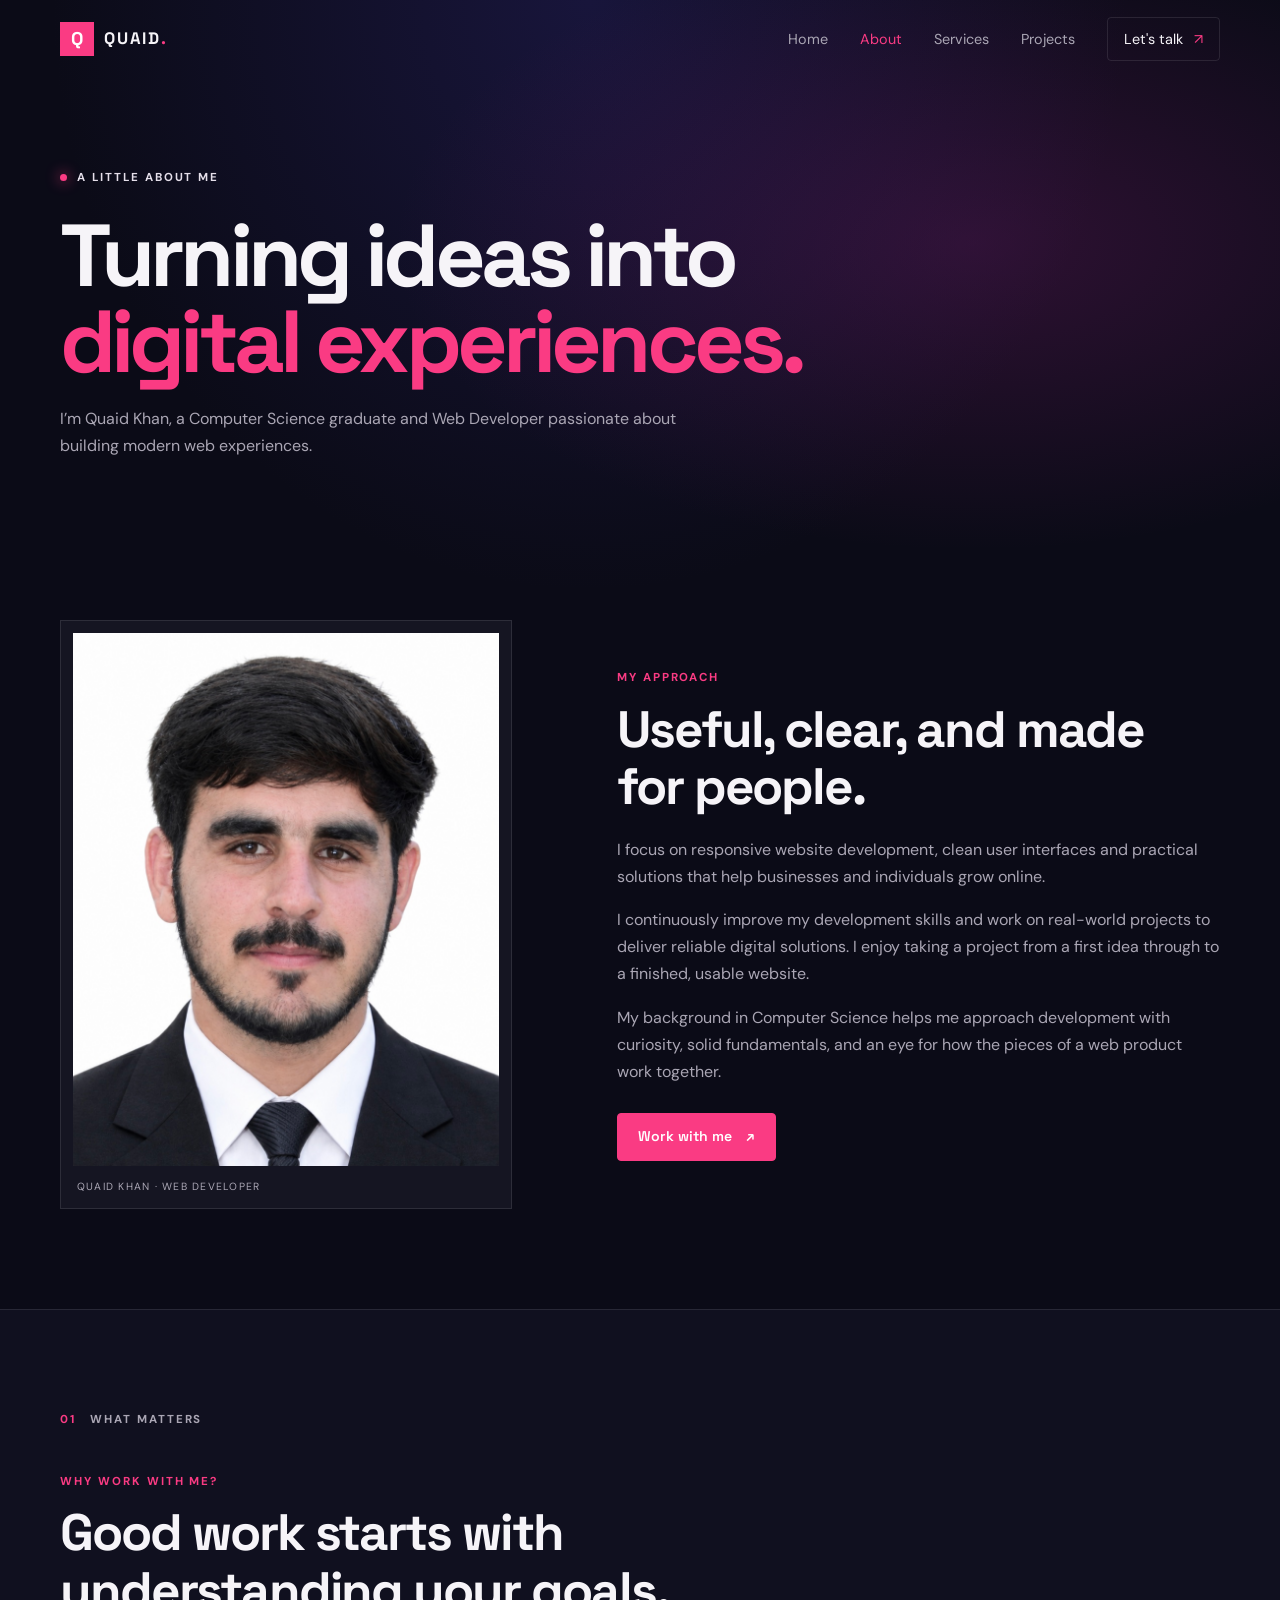
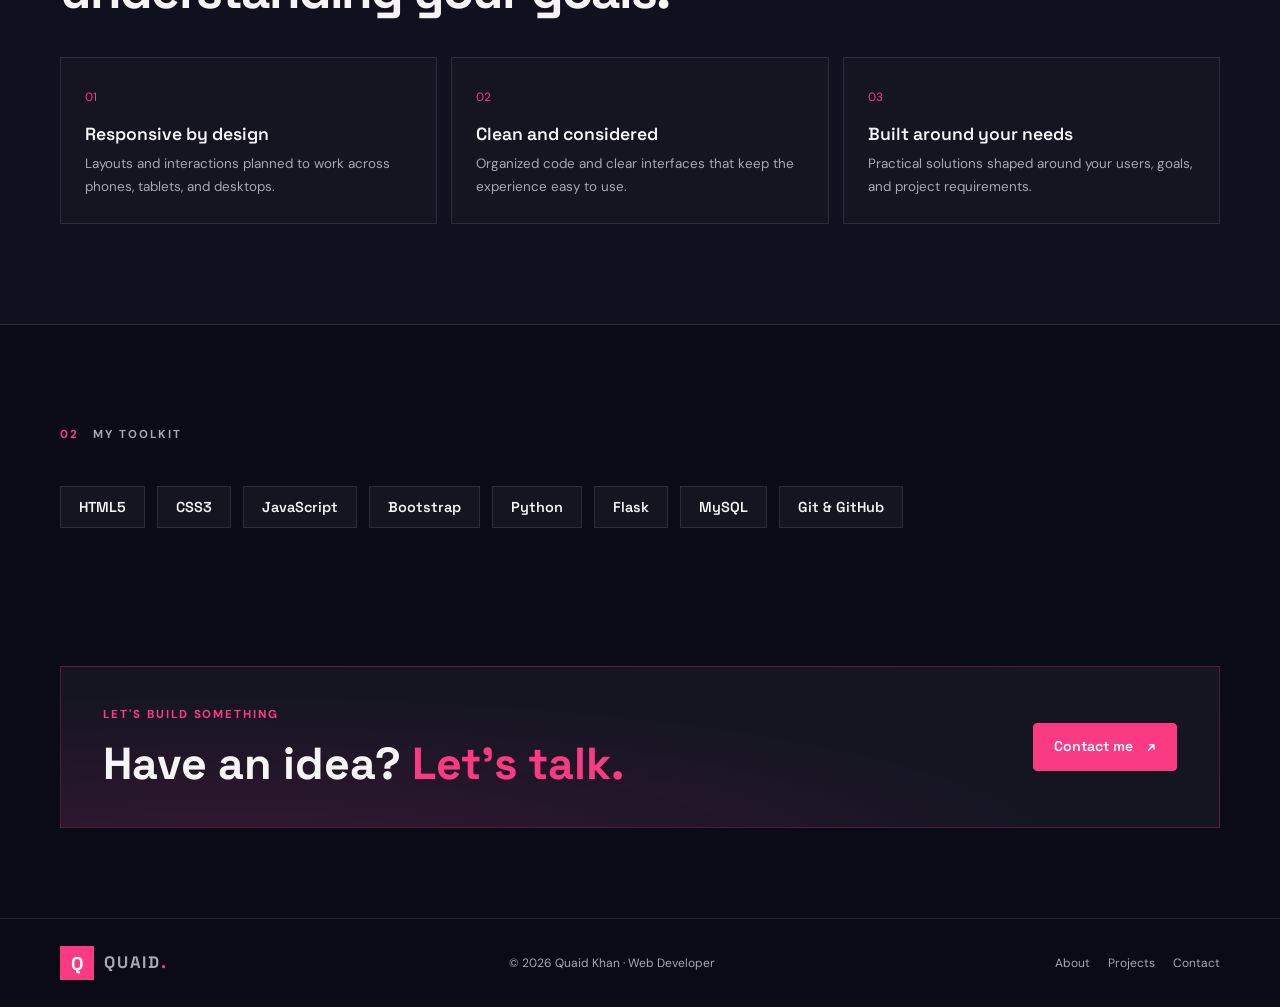
==== about.html @ 9184258d "Convert portfolio into a responsive five-page website" ====
<!doctype html>
<html lang="en" data-theme="dark">
<head>
  <meta charset="UTF-8"><meta name="viewport" content="width=device-width, initial-scale=1">
  <title>About Quaid Khan | Web Developer</title><meta name="description" content="Learn about Quaid Khan, a Computer Science graduate and web developer focused on modern, responsive digital experiences.">
  <meta name="theme-color" content="#0b0b17"><link rel="icon" href="favicon.svg" type="image/svg+xml">
  <link rel="preconnect" href="https://fonts.googleapis.com"><link rel="preconnect" href="https://fonts.gstatic.com" crossorigin><link href="https://fonts.googleapis.com/css2?family=DM+Sans:wght@400;500;600;700&family=Space+Grotesk:wght@500;600;700&display=swap" rel="stylesheet"><link rel="stylesheet" href="css/style.css"><script src="js/script.js" defer></script>
</head>
<body><a class="skip" href="#main">Skip to content</a>
  <header class="nav-wrap" id="hdr"><nav class="nav wrap" aria-label="Primary navigation"><a class="brand" href="index.html" aria-label="Quaid Khan home"><span class="brand-mark">Q</span><span>QUAID<span class="brand-dot">.</span></span></a><button class="icon-btn burger" id="burger" type="button" aria-expanded="false" aria-controls="menu" aria-label="Open menu">☰</button><div class="links" id="menu"><a href="index.html">Home</a><a href="about.html" aria-current="page">About</a><a href="services.html">Services</a><a href="portfolio.html">Projects</a><a class="nav-contact" href="contact.html">Let's talk <span aria-hidden="true">↗</span></a></div></nav></header>
  <main id="main"><section class="page-hero wrap"><p class="eyebrow rv"><span class="live"></span> A LITTLE ABOUT ME</p><h1 class="rv">Turning ideas into<br><span class="accent">digital experiences.</span></h1><p class="lede rv">I’m Quaid Khan, a Computer Science graduate and Web Developer passionate about building modern web experiences.</p></section>
    <section class="sec wrap about-page-grid"><div class="about-portrait rv"><img src="IMG_20260913_062808.JPG" alt="Quaid Khan, web developer" loading="lazy"><span>QUAID KHAN · WEB DEVELOPER</span></div><div class="about-page-copy rv"><p class="kicker">My approach</p><h2>Useful, clear, and made for people.</h2><p>I focus on responsive website development, clean user interfaces and practical solutions that help businesses and individuals grow online.</p><p>I continuously improve my development skills and work on real-world projects to deliver reliable digital solutions. I enjoy taking a project from a first idea through to a finished, usable website.</p><p>My background in Computer Science helps me approach development with curiosity, solid fundamentals, and an eye for how the pieces of a web product work together.</p><a class="btn primary" href="contact.html">Work with me <span aria-hidden="true">↗</span></a></div></section>
    <section class="sec services-section"><div class="wrap"><div class="section-label rv"><span>01</span> WHAT MATTERS</div><div class="section-heading rv"><div><p class="kicker">Why work with me?</p><h2>Good work starts with<br>understanding your goals.</h2></div></div><div class="values-grid"><article class="value-card rv"><span>01</span><h3>Responsive by design</h3><p>Layouts and interactions planned to work across phones, tablets, and desktops.</p></article><article class="value-card rv"><span>02</span><h3>Clean and considered</h3><p>Organized code and clear interfaces that keep the experience easy to use.</p></article><article class="value-card rv"><span>03</span><h3>Built around your needs</h3><p>Practical solutions shaped around your users, goals, and project requirements.</p></article></div></div></section>
    <section class="sec wrap"><div class="section-label rv"><span>02</span> MY TOOLKIT</div><div class="skills-cloud rv"><span>HTML5</span><span>CSS3</span><span>JavaScript</span><span>Bootstrap</span><span>Python</span><span>Flask</span><span>MySQL</span><span>Git &amp; GitHub</span></div></section>
    <section class="home-cta"><div class="wrap home-cta-inner rv"><div><p class="kicker">LET'S BUILD SOMETHING</p><h2>Have an idea? <span class="accent">Let's talk.</span></h2></div><a class="btn primary" href="contact.html">Contact me <span aria-hidden="true">↗</span></a></div></section>
  </main><footer class="foot"><div class="wrap foot-inner"><a class="brand" href="index.html"><span class="brand-mark">Q</span><span>QUAID<span class="brand-dot">.</span></span></a><span>© 2026 Quaid Khan · Web Developer</span><div class="foot-links"><a href="about.html">About</a><a href="portfolio.html">Projects</a><a href="contact.html">Contact</a></div></div></footer>
</body></html>
---- css/style.css ----
:root{color-scheme:dark;--bg:#0b0b17;--bg2:#10101f;--panel:#151522;--line:rgba(255,255,255,.1);--text:#f6f4f8;--mute:#aaa6b4;--pink:#fa3b83;--purple:#9d4edd;--max:1160px}
[data-theme=light]{color-scheme:light;--bg:#faf8fc;--bg2:#f1edf6;--panel:#fff;--line:rgba(25,15,40,.12);--text:#1b1422;--mute:#655c6d;--pink:#d8266c;--purple:#7e3fc1}
*{box-sizing:border-box}html{scroll-behavior:smooth;scroll-padding-top:82px}body{margin:0;background:var(--bg);color:var(--text);font:400 16px/1.7 "DM Sans",system-ui,sans-serif;-webkit-font-smoothing:antialiased;overflow-x:hidden}body::before{content:"";position:absolute;z-index:-1;inset:0 0 auto;height:760px;background:radial-gradient(ellipse at 76% 32%,rgba(115,28,105,.34),transparent 42%),radial-gradient(ellipse at 46% 0,rgba(42,35,109,.42),transparent 55%);pointer-events:none}h1,h2,h3,.brand,.btn{font-family:"Space Grotesk",sans-serif}a{color:inherit;text-decoration:none}img{display:block;max-width:100%}:focus-visible{outline:2px solid var(--pink);outline-offset:4px}.wrap{width:min(var(--max),calc(100% - 44px));margin-inline:auto}.skip{position:absolute;left:-9999px;top:1rem;background:var(--pink);color:#fff;padding:.6rem 1rem;z-index:100}.skip:focus{left:1rem}.accent{color:var(--pink)}.muted{color:var(--mute)}
.nav-wrap{position:sticky;top:0;z-index:50;transition:.25s}.nav-wrap.scrolled{background:color-mix(in srgb,var(--bg) 88%,transparent);backdrop-filter:blur(16px);border-bottom:1px solid var(--line)}.nav{height:78px;display:flex;align-items:center;justify-content:space-between}.brand{display:flex;align-items:center;gap:10px;font-weight:700;letter-spacing:.11em;font-size:1.04rem}.brand-mark{display:grid;place-items:center;width:34px;height:34px;color:#fff;background:var(--pink);font-size:1.15rem;letter-spacing:0}.brand-dot{color:var(--pink)}.links{display:flex;align-items:center;gap:32px;color:var(--mute);font-size:.9rem}.links a{transition:color .2s}.links a:hover,.links a[aria-current=page],.text-link:hover{color:var(--pink)}.links .nav-contact{border:1px solid var(--line);padding:9px 16px;border-radius:4px;color:var(--text)}.nav-contact span{color:var(--pink);margin-left:7px}.icon-btn{display:none}
.hero{min-height:640px;display:grid;grid-template-columns:1fr .95fr;align-items:center;gap:48px;padding-top:50px;padding-bottom:72px}.hero-copy{position:relative;z-index:2}.eyebrow,.kicker,.section-label{font-size:.72rem;font-weight:700;letter-spacing:.17em}.eyebrow{display:flex;align-items:center;gap:10px;color:#e5dfea;margin:0 0 25px}.live{width:7px;height:7px;border-radius:50%;background:var(--pink);box-shadow:0 0 14px var(--pink)}h1{font-size:clamp(3.2rem,7vw,5.7rem);line-height:.98;letter-spacing:-.055em;margin:0 0 21px}.hero-statement{font:600 clamp(1.35rem,2.4vw,1.8rem)/1.3 "Space Grotesk",sans-serif;max-width:540px;margin:0 0 15px}.lede{color:var(--mute);max-width:600px;font-size:1rem;margin:0 0 26px}.cta{display:flex;flex-wrap:wrap;gap:12px}.btn{display:inline-flex;align-items:center;justify-content:center;gap:14px;min-height:48px;padding:11px 20px;font-size:.88rem;font-weight:600;border:1px solid var(--line);border-radius:4px;transition:transform .2s,border-color .2s,background .2s;cursor:pointer}.btn:hover{transform:translateY(-3px);border-color:var(--pink)}.btn.primary{border-color:var(--pink);background:var(--pink);color:#fff}.btn.primary:hover{background:#e72d75}.btn.ghost{background:rgba(255,255,255,.025)}.hero-meta{display:flex;align-items:center;gap:12px;margin-top:35px;color:var(--mute);font-size:.76rem}.meta-line{height:1px;width:28px;background:var(--pink)}
.hero-art{position:relative;min-height:450px;display:grid;place-items:center}.portrait-frame{position:relative;z-index:1;width:min(360px,75vw);height:420px;overflow:hidden;border-radius:48% 48% 8px 8px;border:1px solid rgba(255,255,255,.2);background:linear-gradient(145deg,#502357,#202342);box-shadow:0 25px 90px rgba(0,0,0,.4)}.portrait-frame::after{content:"";position:absolute;inset:50% 0 0;background:linear-gradient(transparent,rgba(14,9,23,.32));pointer-events:none}.portrait-frame img{width:100%;height:100%;object-fit:cover;object-position:center 25%}.orbit{position:absolute;width:420px;height:420px;border:1px solid rgba(250,59,131,.22);border-radius:50%}.orbit-one{transform:rotate(-25deg) scaleX(.9)}.orbit-two{width:490px;height:330px;transform:rotate(27deg);border-color:rgba(157,78,221,.22)}.code-card,.stack-card{position:absolute;z-index:2;padding:14px 17px;border:1px solid var(--line);background:color-mix(in srgb,var(--panel) 90%,transparent);backdrop-filter:blur(12px);box-shadow:0 12px 32px rgba(0,0,0,.2);font-size:.74rem;line-height:1.45}.code-card{left:0;bottom:80px;display:flex;align-items:flex-start;gap:11px}.code-card strong{font-size:.83rem}.code-dot{color:var(--pink);font-size:1.2rem}.stack-card{right:0;top:65px;display:grid;gap:6px}.stack-card span{font-size:.57rem;letter-spacing:.15em;color:var(--mute)}.stack-card strong{font-size:.8rem}
.trust-bar{border-block:1px solid var(--line);background:rgba(255,255,255,.018)}.trust-inner{min-height:78px;display:flex;align-items:center;justify-content:space-between;gap:18px}.trust-inner>span{font-size:.64rem;letter-spacing:.13em;color:var(--mute)}.trust-inner b{font:600 .94rem "Space Grotesk",sans-serif;color:color-mix(in srgb,var(--text) 78%,transparent)}
.sec{padding:100px 0}.section-label{display:flex;align-items:center;gap:14px;color:var(--mute);margin-bottom:42px}.section-label span{color:var(--pink)}.kicker{color:var(--pink);text-transform:uppercase;margin:0 0 13px}.home-intro-content{display:grid;grid-template-columns:1fr .8fr;gap:10%;padding-left:12%}.home-intro h2,.about-page-copy h2,.section-heading h2,.contact-details h2{font-size:clamp(2rem,4vw,3.3rem);line-height:1.12;letter-spacing:-.04em;margin:0}.home-intro-content>div:last-child p{color:var(--mute)}.text-link{display:inline-flex;gap:10px;align-items:center;margin-top:14px;font-size:.86rem;font-weight:700;transition:color .2s}.text-link span{color:var(--pink)}
.services-section,.skills-section{background:var(--bg2);border-block:1px solid var(--line)}.section-heading{display:flex;justify-content:space-between;align-items:end;gap:32px;margin-bottom:38px}.section-heading>p{max-width:370px;color:var(--mute);margin:0 0 4px}.services-grid{display:grid;grid-template-columns:repeat(3,1fr);gap:14px}.service-card{min-height:220px;padding:25px 25px 22px;position:relative;background:var(--panel);border:1px solid var(--line);transition:transform .25s,border-color .25s}.service-card:hover,.project-card:hover,.portfolio-card:hover{transform:translateY(-5px);border-color:rgba(250,59,131,.55)}.service-number{position:absolute;right:22px;top:20px;color:var(--mute);font-size:.7rem}.service-icon{color:var(--pink);font-size:1.45rem;line-height:1;margin:7px 0 22px}.service-card h2,.service-card h3{font:600 1.08rem/1.35 "Space Grotesk",sans-serif;margin:0 0 9px}.service-card p{color:var(--mute);font-size:.85rem;line-height:1.65;margin:0;max-width:360px}.service-card>a{position:absolute;right:21px;bottom:18px;color:var(--pink);font-size:1.1rem}.services-grid-large .service-card{min-height:245px}.project-list{border-top:1px solid var(--line)}.project-row{display:grid;grid-template-columns:50px 1fr 40px;gap:20px;align-items:center;padding:24px 8px;border-bottom:1px solid var(--line)}.project-index{color:var(--pink);font-size:.75rem}.project-row h3{font-size:1.15rem;margin:2px 0}.project-row p{color:var(--mute);font-size:.85rem;margin:0}.tag-top{display:block;color:var(--pink);font-size:.63rem;letter-spacing:.1em;text-transform:uppercase}.project-link{width:38px;height:38px;display:grid;place-items:center;border:1px solid var(--line);color:var(--pink)}
.home-cta{padding:38px 0 90px}.home-cta-inner{display:flex;justify-content:space-between;align-items:center;gap:25px;padding:38px 42px;border:1px solid rgba(250,59,131,.24);background:radial-gradient(ellipse at 15% 120%,rgba(180,35,112,.2),transparent 60%),var(--panel)}.home-cta h2{font-size:clamp(1.8rem,4vw,2.8rem);line-height:1.15;margin:0}.foot{border-top:1px solid var(--line)}.foot-inner{min-height:88px;display:flex;align-items:center;justify-content:space-between;gap:20px;color:var(--mute);font-size:.75rem}.foot-links{display:flex;gap:18px}.foot-links a:hover{color:var(--pink)}
.page-hero{padding-top:90px;padding-bottom:35px}.page-hero h1{font-size:clamp(3rem,7vw,5.5rem);margin-bottom:20px}.page-hero .lede{max-width:650px}.about-page-grid{display:grid;grid-template-columns:.75fr 1fr;gap:9%;align-items:center}.about-portrait{position:relative;background:var(--panel);padding:12px;border:1px solid var(--line)}.about-portrait img{width:100%;aspect-ratio:4/5;object-fit:cover;object-position:center 20%}.about-portrait span{display:block;padding:12px 4px 0;font-size:.65rem;letter-spacing:.12em;color:var(--mute)}.about-page-copy p:not(.kicker){color:var(--mute)}.about-page-copy h2{margin-bottom:20px}.about-page-copy .btn{margin-top:12px}.values-grid{display:grid;grid-template-columns:repeat(3,1fr);gap:14px}.value-card{padding:24px;background:var(--panel);border:1px solid var(--line)}.value-card>span,.process-step>span{color:var(--pink);font-size:.75rem}.value-card h3,.process-step h3{font:600 1.1rem "Space Grotesk",sans-serif;margin:14px 0 8px}.value-card p,.process-step p{font-size:.84rem;color:var(--mute);margin:0}.skills-cloud{display:flex;flex-wrap:wrap;gap:12px}.skills-cloud span{padding:11px 18px;border:1px solid var(--line);background:var(--panel);font:600 .9rem "Space Grotesk",sans-serif}.process-grid{display:grid;grid-template-columns:repeat(4,1fr);gap:24px}.process-step{padding-top:18px;border-top:1px solid var(--pink)}.portfolio-grid{display:grid;grid-template-columns:repeat(2,1fr);gap:20px}.portfolio-card{overflow:hidden;background:var(--panel);border:1px solid var(--line);transition:transform .25s,border-color .25s}.portfolio-card:first-child{grid-column:span 2}.portfolio-art{position:relative;min-height:260px;display:grid;place-items:center;overflow:hidden;background:radial-gradient(ellipse at 50% 100%,rgba(153,45,131,.42),transparent 62%),linear-gradient(140deg,#17152c,#201329)}.portfolio-card:not(:first-child) .portfolio-art{min-height:220px}.visual-pill{position:absolute;left:20px;top:18px;z-index:2;padding:5px 9px;border:1px solid rgba(255,255,255,.2);color:#eee;font-size:.58rem;letter-spacing:.12em}.mock-window{width:73%;height:175px;border:1px solid rgba(255,255,255,.2);background:#f8f6fa;color:#262130;box-shadow:0 15px 40px rgba(0,0,0,.35)}.mock-header{height:27px;background:#282135;color:#f6f3f8;display:flex;align-items:center;gap:5px;padding:0 9px;font-size:.55rem}.mock-header i{width:5px;height:5px;border-radius:50%;background:#fb638c}.mock-header i:nth-child(2){background:#f5bd52}.mock-header i:nth-child(3){background:#65cc9a}.mock-header span{margin-left:8px}.mock-content{height:calc(100% - 27px);display:flex}.mock-side{width:22%;background:#eee9f2}.mock-panel{flex:1;padding:20px 18px}.mock-panel>b{font-size:.6rem}.mock-bars{height:62px;display:flex;align-items:end;gap:8px;padding:10px 0}.mock-bars i{width:12%;height:30%;background:#e84488}.mock-bars i:nth-child(2){height:70%}.mock-bars i:nth-child(3){height:50%}.mock-bars i:nth-child(4){height:88%}.mock-bars i:nth-child(5){height:63%}.mock-bars i:nth-child(6){height:98%}.mock-row{height:5px;background:#ded8e5;width:90%;margin-top:7px}.mock-row.short{width:62%}.portfolio-details{padding:24px}.portfolio-details h2{font:600 1.25rem/1.3 "Space Grotesk",sans-serif;margin:5px 0 10px}.portfolio-details p{color:var(--mute);font-size:.87rem}.tags{list-style:none;padding:0;margin:13px 0 0;display:flex;flex-wrap:wrap;gap:7px}.tags li{padding:4px 9px;border:1px solid var(--line);color:var(--mute);font-size:.67rem}.chatbot-art{background:radial-gradient(ellipse at 50% 100%,rgba(66,69,159,.38),transparent 62%),linear-gradient(140deg,#111629,#1d1730)}.chat-preview{width:min(310px,78%);padding:13px;background:rgba(13,13,26,.88);border:1px solid rgba(255,255,255,.18);font-size:.57rem}.chat-title{display:flex;align-items:center;gap:8px;padding-bottom:10px;border-bottom:1px solid var(--line)}.chat-avatar{width:22px;height:22px;display:grid;place-items:center;background:var(--pink);border-radius:50%}.chat-title i{margin-left:auto;width:6px;height:6px;background:#58d69a;border-radius:50%}.chat-bubble{width:84%;padding:8px;margin-top:10px;background:#211e30}.chat-bubble.reply{margin-left:auto;background:#50214b}.chat-input{margin-top:12px;padding:7px 9px;border:1px solid var(--line);color:var(--mute)}.chat-input b{float:right;color:var(--pink)}.website-art{background:radial-gradient(ellipse at 50% 100%,rgba(184,75,94,.34),transparent 62%),linear-gradient(140deg,#2c1a31,#151629)}.web-preview{width:73%;height:175px;background:#fff;color:#222}.web-nav{height:30px;display:flex;justify-content:space-between;align-items:center;padding:0 12px;border-bottom:1px solid #eee;font-size:.47rem}.web-nav b{font-size:.58rem}.web-hero{height:105px;padding:16px 19px;background:linear-gradient(110deg,#f8f4f4,#f6e8ed)}.web-hero small{display:block;font-size:.4rem;color:#ae3268;letter-spacing:.13em}.web-hero>b{display:block;font:700 1.15rem/1.04 "Space Grotesk";margin-top:6px}.web-hero>i{float:right;margin-top:-30px;padding:5px 8px;background:#e83d7c;color:#fff;font-size:.43rem;font-style:normal}.web-blocks{display:flex;gap:7px;padding:10px 12px}.web-blocks i{height:18px;flex:1;background:#f0edf1}
.contact-layout{display:grid;grid-template-columns:.8fr 1fr;gap:9%;align-items:start}.contact-details h2{margin-bottom:17px}.contact-details>p:not(.kicker){max-width:420px}.contact-method{display:grid;gap:3px;padding:15px 0;border-bottom:1px solid var(--line)}.contact-method span{font-size:.68rem;color:var(--mute);text-transform:uppercase;letter-spacing:.12em}.contact-method a{font-size:.92rem}.contact-method a:hover{color:var(--pink)}.contact-form{padding:28px;background:var(--panel);border:1px solid var(--line)}.form-row{display:grid;gap:7px;margin-bottom:17px}.form-row label{font-size:.79rem;font-weight:600}.form-row input,.form-row select,.form-row textarea{width:100%;min-height:46px;padding:11px 12px;background:var(--bg);border:1px solid var(--line);border-radius:2px;color:var(--text);font:inherit;font-size:.86rem}.form-row textarea{resize:vertical;min-height:125px}.form-row input::placeholder,.form-row textarea::placeholder{color:var(--mute)}.form-row input:focus,.form-row select:focus,.form-row textarea:focus{outline:1px solid var(--pink);border-color:var(--pink)}.contact-form button{width:100%}.form-note{font-size:.72rem;color:var(--mute);margin:12px 0 0}.form-note.error{color:#ff829a}.form-note.success{color:#72d7a3}
.rv{opacity:0;transform:translateY(22px);transition:opacity .65s ease,transform .65s cubic-bezier(.2,.7,.2,1)}.rv.in{opacity:1;transform:none}.services-grid .rv:nth-child(2),.portfolio-grid .rv:nth-child(2){transition-delay:.08s}.services-grid .rv:nth-child(3),.portfolio-grid .rv:nth-child(3){transition-delay:.16s}
@media(max-width:850px){.hero{grid-template-columns:1fr .8fr;gap:15px;min-height:590px}.portrait-frame{height:355px;width:min(300px,70vw)}.orbit-one{width:350px;height:350px}.orbit-two{width:390px;height:280px}.code-card{left:-15px;bottom:55px}.stack-card{right:-5px}.trust-inner{flex-wrap:wrap;justify-content:center;padding-block:18px}.trust-inner>span{width:100%;text-align:center}.services-grid{grid-template-columns:repeat(2,1fr)}.home-intro-content{padding-left:4%;gap:7%}.about-page-grid{gap:5%}.process-grid{grid-template-columns:repeat(2,1fr)}}
@media(max-width:640px){.wrap{width:min(var(--max),calc(100% - 34px))}.nav{height:68px}.burger{display:grid;place-items:center;width:38px;height:38px;border:1px solid var(--line);background:var(--panel);color:var(--text);font-size:1.1rem}.links{position:absolute;top:68px;left:0;right:0;display:none;align-items:stretch;gap:0;padding:10px 20px 18px;background:var(--bg);border-bottom:1px solid var(--line)}.links.open{display:flex;flex-direction:column}.links>a{padding:11px 4px}.links .nav-contact{margin-top:6px;text-align:center}.hero{grid-template-columns:1fr;padding-top:42px;padding-bottom:55px;gap:22px;text-align:center}.hero-copy{order:2}.hero-art{order:1;min-height:325px}.portrait-frame{height:300px;width:250px}.orbit-one{width:310px;height:310px}.orbit-two{width:330px;height:240px}.code-card{left:0;bottom:30px;text-align:left}.stack-card{right:0;top:25px}.eyebrow{justify-content:center;font-size:.61rem}.hero h1{font-size:clamp(3.1rem,15vw,4.4rem)}.hero-statement{margin-inline:auto}.lede{font-size:.94rem}.cta{justify-content:center}.hero-meta{justify-content:center;font-size:.68rem;margin-top:24px}.trust-inner{gap:13px 20px}.trust-inner b{font-size:.8rem}.trust-inner>span{font-size:.58rem}.sec{padding:72px 0}.page-hero{padding-top:65px;padding-bottom:18px}.page-hero h1{font-size:clamp(2.8rem,13vw,4rem)}.section-label{margin-bottom:28px}.home-intro-content,.about-page-grid,.contact-layout{grid-template-columns:1fr;gap:25px;padding-left:0}.home-intro h2,.about-page-copy h2,.section-heading h2,.contact-details h2{font-size:2.2rem}.section-heading{display:block}.section-heading>.text-link,.section-heading>p{margin-top:12px}.services-grid,.values-grid{grid-template-columns:1fr 1fr;gap:10px}.service-card{min-height:220px;padding:19px 16px}.service-card h2,.service-card h3{font-size:.96rem}.service-card p{font-size:.78rem}.service-number{right:14px;top:14px}.service-card>a{right:14px;bottom:12px}.project-row{grid-template-columns:30px 1fr 35px;gap:10px;padding:18px 0}.project-row h3{font-size:1rem}.project-row p{font-size:.78rem}.home-cta{padding:20px 0 60px}.home-cta-inner{display:grid;text-align:center;justify-items:center;padding:30px 18px}.foot-inner{flex-wrap:wrap;justify-content:center;padding:20px 0;text-align:center}.foot-inner>.brand{width:100%;justify-content:center}.foot-links{width:100%;justify-content:center}.about-portrait{max-width:390px;margin:auto}.process-grid{gap:22px 15px}.portfolio-grid{grid-template-columns:1fr}.portfolio-card:first-child{grid-column:auto}.portfolio-art,.portfolio-card:not(:first-child) .portfolio-art{min-height:215px}.portfolio-details{padding:19px}.contact-form{padding:20px}}
@media(max-width:390px){.services-grid,.values-grid{grid-template-columns:1fr}.service-card{min-height:190px}.hero-meta{gap:7px;font-size:.62rem}.code-card{left:-5px;padding:10px}.stack-card{right:-5px;padding:10px}.trust-inner{gap:10px 15px}.process-grid{grid-template-columns:1fr}}
@media(prefers-reduced-motion:reduce){*,*::before,*::after{scroll-behavior:auto!important;animation-duration:.01ms!important;animation-iteration-count:1!important;transition-duration:.01ms!important}.rv{opacity:1;transform:none}}
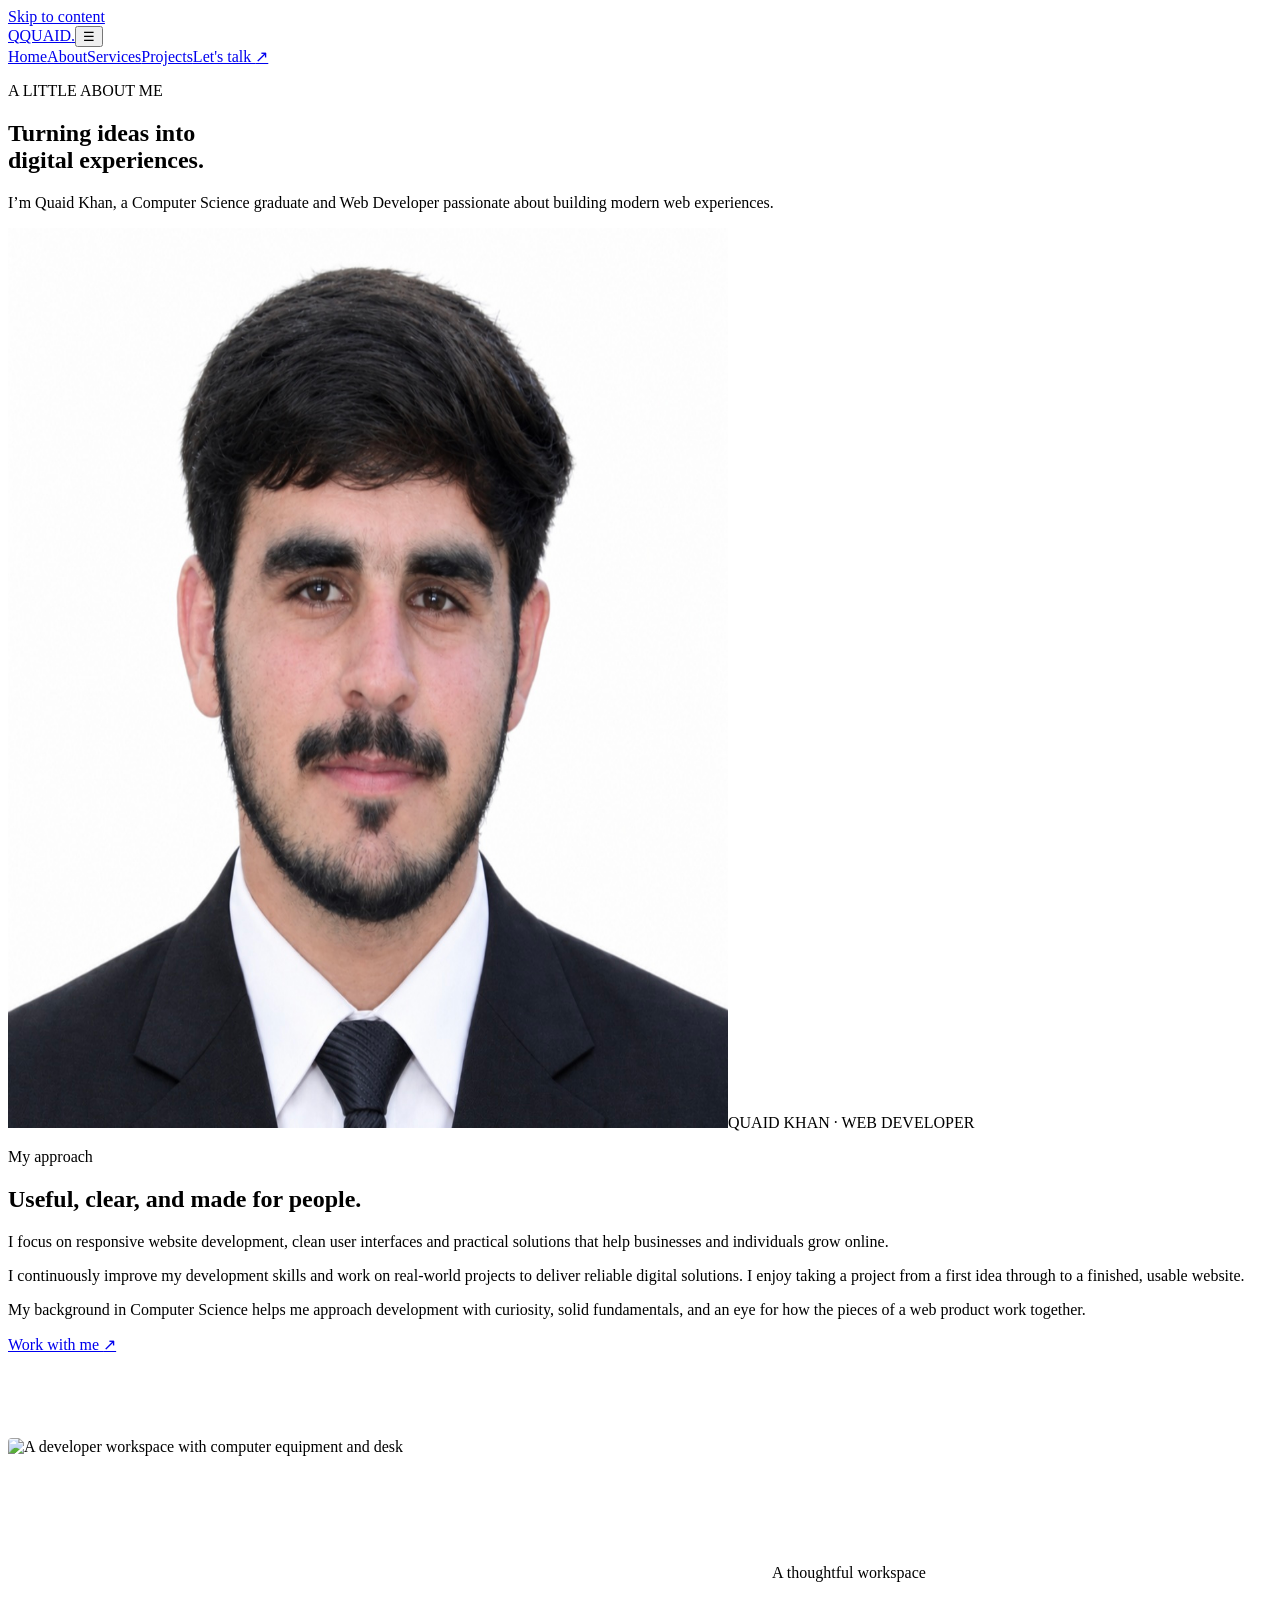
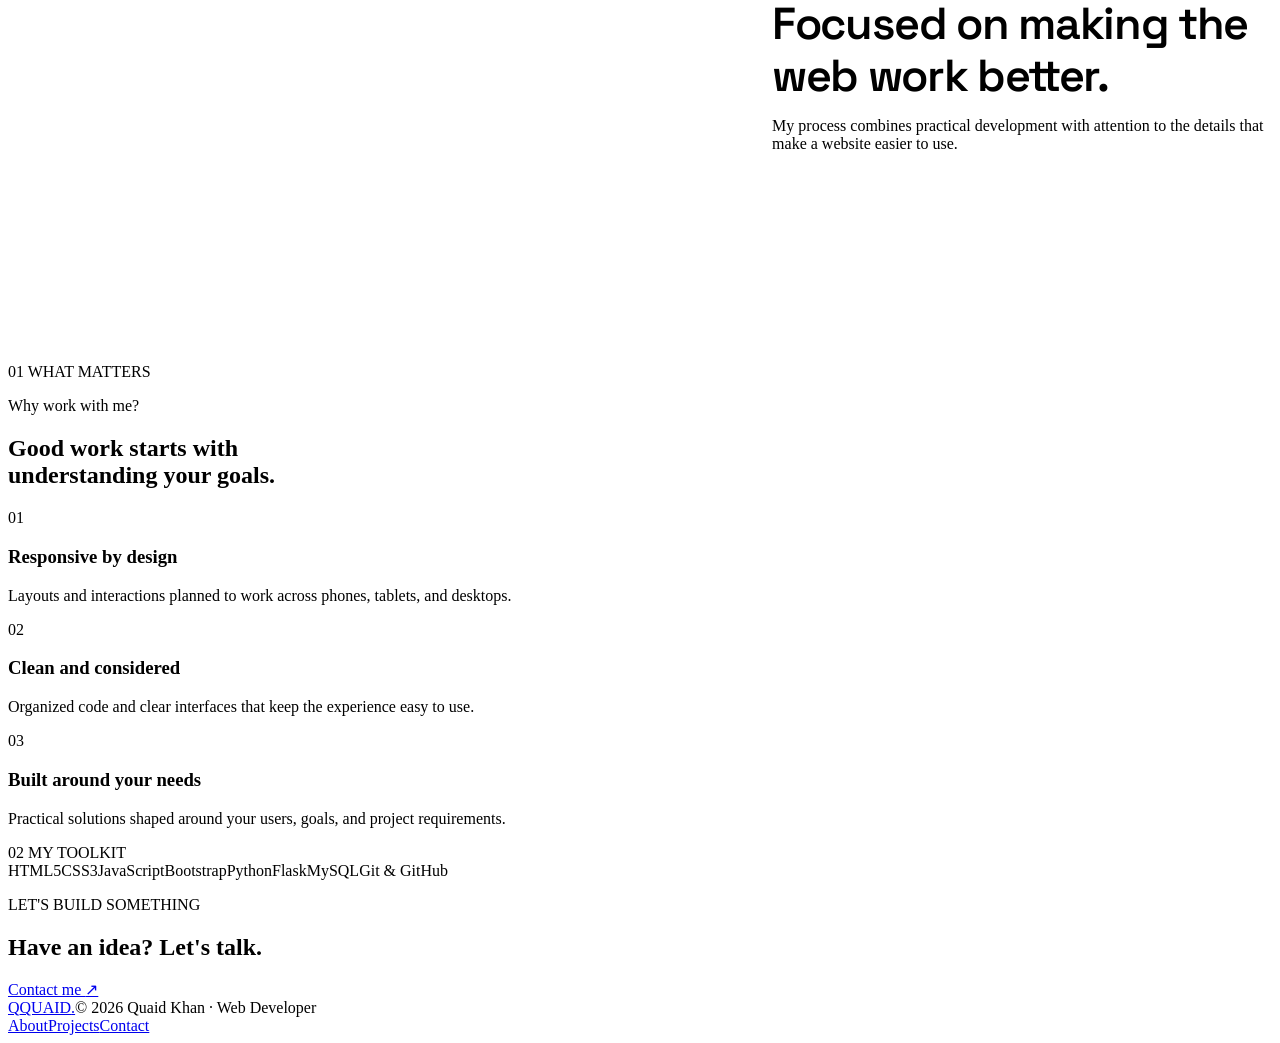
==== commit 70cfd4b5: "Display supplied Unsplash images on portfolio pages" ====
--- a/about.html
+++ b/about.html
@@ -9,7 +9,8 @@
 <body><a class="skip" href="#main">Skip to content</a>
   <header class="nav-wrap" id="hdr"><nav class="nav wrap" aria-label="Primary navigation"><a class="brand" href="index.html" aria-label="Quaid Khan home"><span class="brand-mark">Q</span><span>QUAID<span class="brand-dot">.</span></span></a><button class="icon-btn burger" id="burger" type="button" aria-expanded="false" aria-controls="menu" aria-label="Open menu">☰</button><div class="links" id="menu"><a href="index.html">Home</a><a href="about.html" aria-current="page">About</a><a href="services.html">Services</a><a href="portfolio.html">Projects</a><a class="nav-contact" href="contact.html">Let's talk <span aria-hidden="true">↗</span></a></div></nav></header>
   <main id="main"><section class="page-hero wrap"><p class="eyebrow rv"><span class="live"></span> A LITTLE ABOUT ME</p><h1 class="rv">Turning ideas into<br><span class="accent">digital experiences.</span></h1><p class="lede rv">I’m Quaid Khan, a Computer Science graduate and Web Developer passionate about building modern web experiences.</p></section>
-    <section class="sec wrap about-page-grid"><div class="about-portrait rv"><img src="IMG_20260913_062808.JPG" alt="Quaid Khan, web developer" loading="lazy"><span>QUAID KHAN · WEB DEVELOPER</span></div><div class="about-page-copy rv"><p class="kicker">My approach</p><h2>Useful, clear, and made for people.</h2><p>I focus on responsive website development, clean user interfaces and practical solutions that help businesses and individuals grow online.</p><p>I continuously improve my development skills and work on real-world projects to deliver reliable digital solutions. I enjoy taking a project from a first idea through to a finished, usable website.</p><p>My background in Computer Science helps me approach development with curiosity, solid fundamentals, and an eye for how the pieces of a web product work together.</p><a class="btn primary" href="contact.html">Work with me <span aria-hidden="true">↗</span></a></div></section>
+    <section class="sec about-page-grid"><div class="about-portrait rv"><img src="IMG_20260913_062808.JPG" alt="Portrait of Quaid Khan" width="720" height="900" loading="lazy"><span>QUAID KHAN · WEB DEVELOPER</span></div><div class="about-page-copy rv"><p class="kicker">My approach</p><h2>Useful, clear, and made for people.</h2><p>I focus on responsive website development, clean user interfaces and practical solutions that help businesses and individuals grow online.</p><p>I continuously improve my development skills and work on real-world projects to deliver reliable digital solutions. I enjoy taking a project from a first idea through to a finished, usable website.</p><p>My background in Computer Science helps me approach development with curiosity, solid fundamentals, and an eye for how the pieces of a web product work together.</p><a class="btn primary" href="contact.html">Work with me <span aria-hidden="true">↗</span></a></div></section>
+    <section class="about-support wrap rv"><img src="https://images.unsplash.com/photo-1618477388954-7852f32655ec?auto=format&amp;fit=crop&amp;w=1400&amp;q=85" alt="A developer workspace with computer equipment and desk" width="1400" height="900" loading="lazy"><div class="about-support-copy"><p class="kicker">A thoughtful workspace</p><h2>Focused on making the web work better.</h2><p>My process combines practical development with attention to the details that make a website easier to use.</p></div></section>
     <section class="sec services-section"><div class="wrap"><div class="section-label rv"><span>01</span> WHAT MATTERS</div><div class="section-heading rv"><div><p class="kicker">Why work with me?</p><h2>Good work starts with<br>understanding your goals.</h2></div></div><div class="values-grid"><article class="value-card rv"><span>01</span><h3>Responsive by design</h3><p>Layouts and interactions planned to work across phones, tablets, and desktops.</p></article><article class="value-card rv"><span>02</span><h3>Clean and considered</h3><p>Organized code and clear interfaces that keep the experience easy to use.</p></article><article class="value-card rv"><span>03</span><h3>Built around your needs</h3><p>Practical solutions shaped around your users, goals, and project requirements.</p></article></div></div></section>
     <section class="sec wrap"><div class="section-label rv"><span>02</span> MY TOOLKIT</div><div class="skills-cloud rv"><span>HTML5</span><span>CSS3</span><span>JavaScript</span><span>Bootstrap</span><span>Python</span><span>Flask</span><span>MySQL</span><span>Git &amp; GitHub</span></div></section>
     <section class="home-cta"><div class="wrap home-cta-inner rv"><div><p class="kicker">LET'S BUILD SOMETHING</p><h2>Have an idea? <span class="accent">Let's talk.</span></h2></div><a class="btn primary" href="contact.html">Contact me <span aria-hidden="true">↗</span></a></div></section>
--- a/css/style.css
+++ b/css/style.css
@@ -1,17 +1,11 @@
-:root{color-scheme:dark;--bg:#0b0b17;--bg2:#10101f;--panel:#151522;--line:rgba(255,255,255,.1);--text:#f6f4f8;--mute:#aaa6b4;--pink:#fa3b83;--purple:#9d4edd;--max:1160px}
-[data-theme=light]{color-scheme:light;--bg:#faf8fc;--bg2:#f1edf6;--panel:#fff;--line:rgba(25,15,40,.12);--text:#1b1422;--mute:#655c6d;--pink:#d8266c;--purple:#7e3fc1}
-*{box-sizing:border-box}html{scroll-behavior:smooth;scroll-padding-top:82px}body{margin:0;background:var(--bg);color:var(--text);font:400 16px/1.7 "DM Sans",system-ui,sans-serif;-webkit-font-smoothing:antialiased;overflow-x:hidden}body::before{content:"";position:absolute;z-index:-1;inset:0 0 auto;height:760px;background:radial-gradient(ellipse at 76% 32%,rgba(115,28,105,.34),transparent 42%),radial-gradient(ellipse at 46% 0,rgba(42,35,109,.42),transparent 55%);pointer-events:none}h1,h2,h3,.brand,.btn{font-family:"Space Grotesk",sans-serif}a{color:inherit;text-decoration:none}img{display:block;max-width:100%}:focus-visible{outline:2px solid var(--pink);outline-offset:4px}.wrap{width:min(var(--max),calc(100% - 44px));margin-inline:auto}.skip{position:absolute;left:-9999px;top:1rem;background:var(--pink);color:#fff;padding:.6rem 1rem;z-index:100}.skip:focus{left:1rem}.accent{color:var(--pink)}.muted{color:var(--mute)}
-.nav-wrap{position:sticky;top:0;z-index:50;transition:.25s}.nav-wrap.scrolled{background:color-mix(in srgb,var(--bg) 88%,transparent);backdrop-filter:blur(16px);border-bottom:1px solid var(--line)}.nav{height:78px;display:flex;align-items:center;justify-content:space-between}.brand{display:flex;align-items:center;gap:10px;font-weight:700;letter-spacing:.11em;font-size:1.04rem}.brand-mark{display:grid;place-items:center;width:34px;height:34px;color:#fff;background:var(--pink);font-size:1.15rem;letter-spacing:0}.brand-dot{color:var(--pink)}.links{display:flex;align-items:center;gap:32px;color:var(--mute);font-size:.9rem}.links a{transition:color .2s}.links a:hover,.links a[aria-current=page],.text-link:hover{color:var(--pink)}.links .nav-contact{border:1px solid var(--line);padding:9px 16px;border-radius:4px;color:var(--text)}.nav-contact span{color:var(--pink);margin-left:7px}.icon-btn{display:none}
-.hero{min-height:640px;display:grid;grid-template-columns:1fr .95fr;align-items:center;gap:48px;padding-top:50px;padding-bottom:72px}.hero-copy{position:relative;z-index:2}.eyebrow,.kicker,.section-label{font-size:.72rem;font-weight:700;letter-spacing:.17em}.eyebrow{display:flex;align-items:center;gap:10px;color:#e5dfea;margin:0 0 25px}.live{width:7px;height:7px;border-radius:50%;background:var(--pink);box-shadow:0 0 14px var(--pink)}h1{font-size:clamp(3.2rem,7vw,5.7rem);line-height:.98;letter-spacing:-.055em;margin:0 0 21px}.hero-statement{font:600 clamp(1.35rem,2.4vw,1.8rem)/1.3 "Space Grotesk",sans-serif;max-width:540px;margin:0 0 15px}.lede{color:var(--mute);max-width:600px;font-size:1rem;margin:0 0 26px}.cta{display:flex;flex-wrap:wrap;gap:12px}.btn{display:inline-flex;align-items:center;justify-content:center;gap:14px;min-height:48px;padding:11px 20px;font-size:.88rem;font-weight:600;border:1px solid var(--line);border-radius:4px;transition:transform .2s,border-color .2s,background .2s;cursor:pointer}.btn:hover{transform:translateY(-3px);border-color:var(--pink)}.btn.primary{border-color:var(--pink);background:var(--pink);color:#fff}.btn.primary:hover{background:#e72d75}.btn.ghost{background:rgba(255,255,255,.025)}.hero-meta{display:flex;align-items:center;gap:12px;margin-top:35px;color:var(--mute);font-size:.76rem}.meta-line{height:1px;width:28px;background:var(--pink)}
-.hero-art{position:relative;min-height:450px;display:grid;place-items:center}.portrait-frame{position:relative;z-index:1;width:min(360px,75vw);height:420px;overflow:hidden;border-radius:48% 48% 8px 8px;border:1px solid rgba(255,255,255,.2);background:linear-gradient(145deg,#502357,#202342);box-shadow:0 25px 90px rgba(0,0,0,.4)}.portrait-frame::after{content:"";position:absolute;inset:50% 0 0;background:linear-gradient(transparent,rgba(14,9,23,.32));pointer-events:none}.portrait-frame img{width:100%;height:100%;object-fit:cover;object-position:center 25%}.orbit{position:absolute;width:420px;height:420px;border:1px solid rgba(250,59,131,.22);border-radius:50%}.orbit-one{transform:rotate(-25deg) scaleX(.9)}.orbit-two{width:490px;height:330px;transform:rotate(27deg);border-color:rgba(157,78,221,.22)}.code-card,.stack-card{position:absolute;z-index:2;padding:14px 17px;border:1px solid var(--line);background:color-mix(in srgb,var(--panel) 90%,transparent);backdrop-filter:blur(12px);box-shadow:0 12px 32px rgba(0,0,0,.2);font-size:.74rem;line-height:1.45}.code-card{left:0;bottom:80px;display:flex;align-items:flex-start;gap:11px}.code-card strong{font-size:.83rem}.code-dot{color:var(--pink);font-size:1.2rem}.stack-card{right:0;top:65px;display:grid;gap:6px}.stack-card span{font-size:.57rem;letter-spacing:.15em;color:var(--mute)}.stack-card strong{font-size:.8rem}
-.trust-bar{border-block:1px solid var(--line);background:rgba(255,255,255,.018)}.trust-inner{min-height:78px;display:flex;align-items:center;justify-content:space-between;gap:18px}.trust-inner>span{font-size:.64rem;letter-spacing:.13em;color:var(--mute)}.trust-inner b{font:600 .94rem "Space Grotesk",sans-serif;color:color-mix(in srgb,var(--text) 78%,transparent)}
-.sec{padding:100px 0}.section-label{display:flex;align-items:center;gap:14px;color:var(--mute);margin-bottom:42px}.section-label span{color:var(--pink)}.kicker{color:var(--pink);text-transform:uppercase;margin:0 0 13px}.home-intro-content{display:grid;grid-template-columns:1fr .8fr;gap:10%;padding-left:12%}.home-intro h2,.about-page-copy h2,.section-heading h2,.contact-details h2{font-size:clamp(2rem,4vw,3.3rem);line-height:1.12;letter-spacing:-.04em;margin:0}.home-intro-content>div:last-child p{color:var(--mute)}.text-link{display:inline-flex;gap:10px;align-items:center;margin-top:14px;font-size:.86rem;font-weight:700;transition:color .2s}.text-link span{color:var(--pink)}
-.services-section,.skills-section{background:var(--bg2);border-block:1px solid var(--line)}.section-heading{display:flex;justify-content:space-between;align-items:end;gap:32px;margin-bottom:38px}.section-heading>p{max-width:370px;color:var(--mute);margin:0 0 4px}.services-grid{display:grid;grid-template-columns:repeat(3,1fr);gap:14px}.service-card{min-height:220px;padding:25px 25px 22px;position:relative;background:var(--panel);border:1px solid var(--line);transition:transform .25s,border-color .25s}.service-card:hover,.project-card:hover,.portfolio-card:hover{transform:translateY(-5px);border-color:rgba(250,59,131,.55)}.service-number{position:absolute;right:22px;top:20px;color:var(--mute);font-size:.7rem}.service-icon{color:var(--pink);font-size:1.45rem;line-height:1;margin:7px 0 22px}.service-card h2,.service-card h3{font:600 1.08rem/1.35 "Space Grotesk",sans-serif;margin:0 0 9px}.service-card p{color:var(--mute);font-size:.85rem;line-height:1.65;margin:0;max-width:360px}.service-card>a{position:absolute;right:21px;bottom:18px;color:var(--pink);font-size:1.1rem}.services-grid-large .service-card{min-height:245px}.project-list{border-top:1px solid var(--line)}.project-row{display:grid;grid-template-columns:50px 1fr 40px;gap:20px;align-items:center;padding:24px 8px;border-bottom:1px solid var(--line)}.project-index{color:var(--pink);font-size:.75rem}.project-row h3{font-size:1.15rem;margin:2px 0}.project-row p{color:var(--mute);font-size:.85rem;margin:0}.tag-top{display:block;color:var(--pink);font-size:.63rem;letter-spacing:.1em;text-transform:uppercase}.project-link{width:38px;height:38px;display:grid;place-items:center;border:1px solid var(--line);color:var(--pink)}
-.home-cta{padding:38px 0 90px}.home-cta-inner{display:flex;justify-content:space-between;align-items:center;gap:25px;padding:38px 42px;border:1px solid rgba(250,59,131,.24);background:radial-gradient(ellipse at 15% 120%,rgba(180,35,112,.2),transparent 60%),var(--panel)}.home-cta h2{font-size:clamp(1.8rem,4vw,2.8rem);line-height:1.15;margin:0}.foot{border-top:1px solid var(--line)}.foot-inner{min-height:88px;display:flex;align-items:center;justify-content:space-between;gap:20px;color:var(--mute);font-size:.75rem}.foot-links{display:flex;gap:18px}.foot-links a:hover{color:var(--pink)}
-.page-hero{padding-top:90px;padding-bottom:35px}.page-hero h1{font-size:clamp(3rem,7vw,5.5rem);margin-bottom:20px}.page-hero .lede{max-width:650px}.about-page-grid{display:grid;grid-template-columns:.75fr 1fr;gap:9%;align-items:center}.about-portrait{position:relative;background:var(--panel);padding:12px;border:1px solid var(--line)}.about-portrait img{width:100%;aspect-ratio:4/5;object-fit:cover;object-position:center 20%}.about-portrait span{display:block;padding:12px 4px 0;font-size:.65rem;letter-spacing:.12em;color:var(--mute)}.about-page-copy p:not(.kicker){color:var(--mute)}.about-page-copy h2{margin-bottom:20px}.about-page-copy .btn{margin-top:12px}.values-grid{display:grid;grid-template-columns:repeat(3,1fr);gap:14px}.value-card{padding:24px;background:var(--panel);border:1px solid var(--line)}.value-card>span,.process-step>span{color:var(--pink);font-size:.75rem}.value-card h3,.process-step h3{font:600 1.1rem "Space Grotesk",sans-serif;margin:14px 0 8px}.value-card p,.process-step p{font-size:.84rem;color:var(--mute);margin:0}.skills-cloud{display:flex;flex-wrap:wrap;gap:12px}.skills-cloud span{padding:11px 18px;border:1px solid var(--line);background:var(--panel);font:600 .9rem "Space Grotesk",sans-serif}.process-grid{display:grid;grid-template-columns:repeat(4,1fr);gap:24px}.process-step{padding-top:18px;border-top:1px solid var(--pink)}.portfolio-grid{display:grid;grid-template-columns:repeat(2,1fr);gap:20px}.portfolio-card{overflow:hidden;background:var(--panel);border:1px solid var(--line);transition:transform .25s,border-color .25s}.portfolio-card:first-child{grid-column:span 2}.portfolio-art{position:relative;min-height:260px;display:grid;place-items:center;overflow:hidden;background:radial-gradient(ellipse at 50% 100%,rgba(153,45,131,.42),transparent 62%),linear-gradient(140deg,#17152c,#201329)}.portfolio-card:not(:first-child) .portfolio-art{min-height:220px}.visual-pill{position:absolute;left:20px;top:18px;z-index:2;padding:5px 9px;border:1px solid rgba(255,255,255,.2);color:#eee;font-size:.58rem;letter-spacing:.12em}.mock-window{width:73%;height:175px;border:1px solid rgba(255,255,255,.2);background:#f8f6fa;color:#262130;box-shadow:0 15px 40px rgba(0,0,0,.35)}.mock-header{height:27px;background:#282135;color:#f6f3f8;display:flex;align-items:center;gap:5px;padding:0 9px;font-size:.55rem}.mock-header i{width:5px;height:5px;border-radius:50%;background:#fb638c}.mock-header i:nth-child(2){background:#f5bd52}.mock-header i:nth-child(3){background:#65cc9a}.mock-header span{margin-left:8px}.mock-content{height:calc(100% - 27px);display:flex}.mock-side{width:22%;background:#eee9f2}.mock-panel{flex:1;padding:20px 18px}.mock-panel>b{font-size:.6rem}.mock-bars{height:62px;display:flex;align-items:end;gap:8px;padding:10px 0}.mock-bars i{width:12%;height:30%;background:#e84488}.mock-bars i:nth-child(2){height:70%}.mock-bars i:nth-child(3){height:50%}.mock-bars i:nth-child(4){height:88%}.mock-bars i:nth-child(5){height:63%}.mock-bars i:nth-child(6){height:98%}.mock-row{height:5px;background:#ded8e5;width:90%;margin-top:7px}.mock-row.short{width:62%}.portfolio-details{padding:24px}.portfolio-details h2{font:600 1.25rem/1.3 "Space Grotesk",sans-serif;margin:5px 0 10px}.portfolio-details p{color:var(--mute);font-size:.87rem}.tags{list-style:none;padding:0;margin:13px 0 0;display:flex;flex-wrap:wrap;gap:7px}.tags li{padding:4px 9px;border:1px solid var(--line);color:var(--mute);font-size:.67rem}.chatbot-art{background:radial-gradient(ellipse at 50% 100%,rgba(66,69,159,.38),transparent 62%),linear-gradient(140deg,#111629,#1d1730)}.chat-preview{width:min(310px,78%);padding:13px;background:rgba(13,13,26,.88);border:1px solid rgba(255,255,255,.18);font-size:.57rem}.chat-title{display:flex;align-items:center;gap:8px;padding-bottom:10px;border-bottom:1px solid var(--line)}.chat-avatar{width:22px;height:22px;display:grid;place-items:center;background:var(--pink);border-radius:50%}.chat-title i{margin-left:auto;width:6px;height:6px;background:#58d69a;border-radius:50%}.chat-bubble{width:84%;padding:8px;margin-top:10px;background:#211e30}.chat-bubble.reply{margin-left:auto;background:#50214b}.chat-input{margin-top:12px;padding:7px 9px;border:1px solid var(--line);color:var(--mute)}.chat-input b{float:right;color:var(--pink)}.website-art{background:radial-gradient(ellipse at 50% 100%,rgba(184,75,94,.34),transparent 62%),linear-gradient(140deg,#2c1a31,#151629)}.web-preview{width:73%;height:175px;background:#fff;color:#222}.web-nav{height:30px;display:flex;justify-content:space-between;align-items:center;padding:0 12px;border-bottom:1px solid #eee;font-size:.47rem}.web-nav b{font-size:.58rem}.web-hero{height:105px;padding:16px 19px;background:linear-gradient(110deg,#f8f4f4,#f6e8ed)}.web-hero small{display:block;font-size:.4rem;color:#ae3268;letter-spacing:.13em}.web-hero>b{display:block;font:700 1.15rem/1.04 "Space Grotesk";margin-top:6px}.web-hero>i{float:right;margin-top:-30px;padding:5px 8px;background:#e83d7c;color:#fff;font-size:.43rem;font-style:normal}.web-blocks{display:flex;gap:7px;padding:10px 12px}.web-blocks i{height:18px;flex:1;background:#f0edf1}
-.contact-layout{display:grid;grid-template-columns:.8fr 1fr;gap:9%;align-items:start}.contact-details h2{margin-bottom:17px}.contact-details>p:not(.kicker){max-width:420px}.contact-method{display:grid;gap:3px;padding:15px 0;border-bottom:1px solid var(--line)}.contact-method span{font-size:.68rem;color:var(--mute);text-transform:uppercase;letter-spacing:.12em}.contact-method a{font-size:.92rem}.contact-method a:hover{color:var(--pink)}.contact-form{padding:28px;background:var(--panel);border:1px solid var(--line)}.form-row{display:grid;gap:7px;margin-bottom:17px}.form-row label{font-size:.79rem;font-weight:600}.form-row input,.form-row select,.form-row textarea{width:100%;min-height:46px;padding:11px 12px;background:var(--bg);border:1px solid var(--line);border-radius:2px;color:var(--text);font:inherit;font-size:.86rem}.form-row textarea{resize:vertical;min-height:125px}.form-row input::placeholder,.form-row textarea::placeholder{color:var(--mute)}.form-row input:focus,.form-row select:focus,.form-row textarea:focus{outline:1px solid var(--pink);border-color:var(--pink)}.contact-form button{width:100%}.form-note{font-size:.72rem;color:var(--mute);margin:12px 0 0}.form-note.error{color:#ff829a}.form-note.success{color:#72d7a3}
-.rv{opacity:0;transform:translateY(22px);transition:opacity .65s ease,transform .65s cubic-bezier(.2,.7,.2,1)}.rv.in{opacity:1;transform:none}.services-grid .rv:nth-child(2),.portfolio-grid .rv:nth-child(2){transition-delay:.08s}.services-grid .rv:nth-child(3),.portfolio-grid .rv:nth-child(3){transition-delay:.16s}
-@media(max-width:850px){.hero{grid-template-columns:1fr .8fr;gap:15px;min-height:590px}.portrait-frame{height:355px;width:min(300px,70vw)}.orbit-one{width:350px;height:350px}.orbit-two{width:390px;height:280px}.code-card{left:-15px;bottom:55px}.stack-card{right:-5px}.trust-inner{flex-wrap:wrap;justify-content:center;padding-block:18px}.trust-inner>span{width:100%;text-align:center}.services-grid{grid-template-columns:repeat(2,1fr)}.home-intro-content{padding-left:4%;gap:7%}.about-page-grid{gap:5%}.process-grid{grid-template-columns:repeat(2,1fr)}}
-@media(max-width:640px){.wrap{width:min(var(--max),calc(100% - 34px))}.nav{height:68px}.burger{display:grid;place-items:center;width:38px;height:38px;border:1px solid var(--line);background:var(--panel);color:var(--text);font-size:1.1rem}.links{position:absolute;top:68px;left:0;right:0;display:none;align-items:stretch;gap:0;padding:10px 20px 18px;background:var(--bg);border-bottom:1px solid var(--line)}.links.open{display:flex;flex-direction:column}.links>a{padding:11px 4px}.links .nav-contact{margin-top:6px;text-align:center}.hero{grid-template-columns:1fr;padding-top:42px;padding-bottom:55px;gap:22px;text-align:center}.hero-copy{order:2}.hero-art{order:1;min-height:325px}.portrait-frame{height:300px;width:250px}.orbit-one{width:310px;height:310px}.orbit-two{width:330px;height:240px}.code-card{left:0;bottom:30px;text-align:left}.stack-card{right:0;top:25px}.eyebrow{justify-content:center;font-size:.61rem}.hero h1{font-size:clamp(3.1rem,15vw,4.4rem)}.hero-statement{margin-inline:auto}.lede{font-size:.94rem}.cta{justify-content:center}.hero-meta{justify-content:center;font-size:.68rem;margin-top:24px}.trust-inner{gap:13px 20px}.trust-inner b{font-size:.8rem}.trust-inner>span{font-size:.58rem}.sec{padding:72px 0}.page-hero{padding-top:65px;padding-bottom:18px}.page-hero h1{font-size:clamp(2.8rem,13vw,4rem)}.section-label{margin-bottom:28px}.home-intro-content,.about-page-grid,.contact-layout{grid-template-columns:1fr;gap:25px;padding-left:0}.home-intro h2,.about-page-copy h2,.section-heading h2,.contact-details h2{font-size:2.2rem}.section-heading{display:block}.section-heading>.text-link,.section-heading>p{margin-top:12px}.services-grid,.values-grid{grid-template-columns:1fr 1fr;gap:10px}.service-card{min-height:220px;padding:19px 16px}.service-card h2,.service-card h3{font-size:.96rem}.service-card p{font-size:.78rem}.service-number{right:14px;top:14px}.service-card>a{right:14px;bottom:12px}.project-row{grid-template-columns:30px 1fr 35px;gap:10px;padding:18px 0}.project-row h3{font-size:1rem}.project-row p{font-size:.78rem}.home-cta{padding:20px 0 60px}.home-cta-inner{display:grid;text-align:center;justify-items:center;padding:30px 18px}.foot-inner{flex-wrap:wrap;justify-content:center;padding:20px 0;text-align:center}.foot-inner>.brand{width:100%;justify-content:center}.foot-links{width:100%;justify-content:center}.about-portrait{max-width:390px;margin:auto}.process-grid{gap:22px 15px}.portfolio-grid{grid-template-columns:1fr}.portfolio-card:first-child{grid-column:auto}.portfolio-art,.portfolio-card:not(:first-child) .portfolio-art{min-height:215px}.portfolio-details{padding:19px}.contact-form{padding:20px}}
-@media(max-width:390px){.services-grid,.values-grid{grid-template-columns:1fr}.service-card{min-height:190px}.hero-meta{gap:7px;font-size:.62rem}.code-card{left:-5px;padding:10px}.stack-card{right:-5px;padding:10px}.trust-inner{gap:10px 15px}.process-grid{grid-template-columns:1fr}}
-@media(prefers-reduced-motion:reduce){*,*::before,*::after{scroll-behavior:auto!important;animation-duration:.01ms!important;animation-iteration-count:1!important;transition-duration:.01ms!important}.rv{opacity:1;transform:none}}
+/* External visual assets: use remote Unsplash image URLs because this repo editor cannot attach binary files. Local image paths remain unused until real files are downloaded. */
+.hero{position:relative;isolation:isolate}
+.hero::before{position:absolute;z-index:-1;top:0;bottom:0;left:50%;width:100vw;transform:translateX(-50%);background:linear-gradient(90deg,rgba(8,9,24,.94) 0%,rgba(9,10,26,.76) 54%,rgba(10,9,24,.68) 100%),url("https://images.unsplash.com/photo-1754992076703-cf4e5124160c?auto=format&fit=crop&w=1800&q=85") center 48%/cover no-repeat;content:""}
+.about-support{display:grid;grid-template-columns:minmax(0,1.1fr) minmax(0,.8fr);align-items:center;gap:clamp(24px,6vw,80px);padding-block:84px}
+.about-support img,.workspace-feature img{width:100%;height:auto;aspect-ratio:14/9;object-fit:cover;border-radius:4px;background:var(--panel)}
+.about-support-copy h2{margin:0;font:600 clamp(1.7rem,3.8vw,2.8rem)/1.15 "Space Grotesk",sans-serif;letter-spacing:-.03em}
+.about-support-copy>p:last-child{color:var(--mute)}
+.workspace-feature{margin:52px 0 0}
+.workspace-feature img{aspect-ratio:16/8}
+.workspace-feature figcaption{padding-top:10px;color:var(--mute);font-size:.78rem}
+@media(max-width:767px){.hero::before{background-position:center;background-image:linear-gradient(rgba(8,9,24,.82),rgba(8,9,24,.94)),url("https://images.unsplash.com/photo-1754992076703-cf4e5124160c?auto=format&fit=crop&w=1200&q=80")}.about-support{grid-template-columns:minmax(0,1fr);gap:20px;padding-block:62px}.workspace-feature{margin-top:36px}}
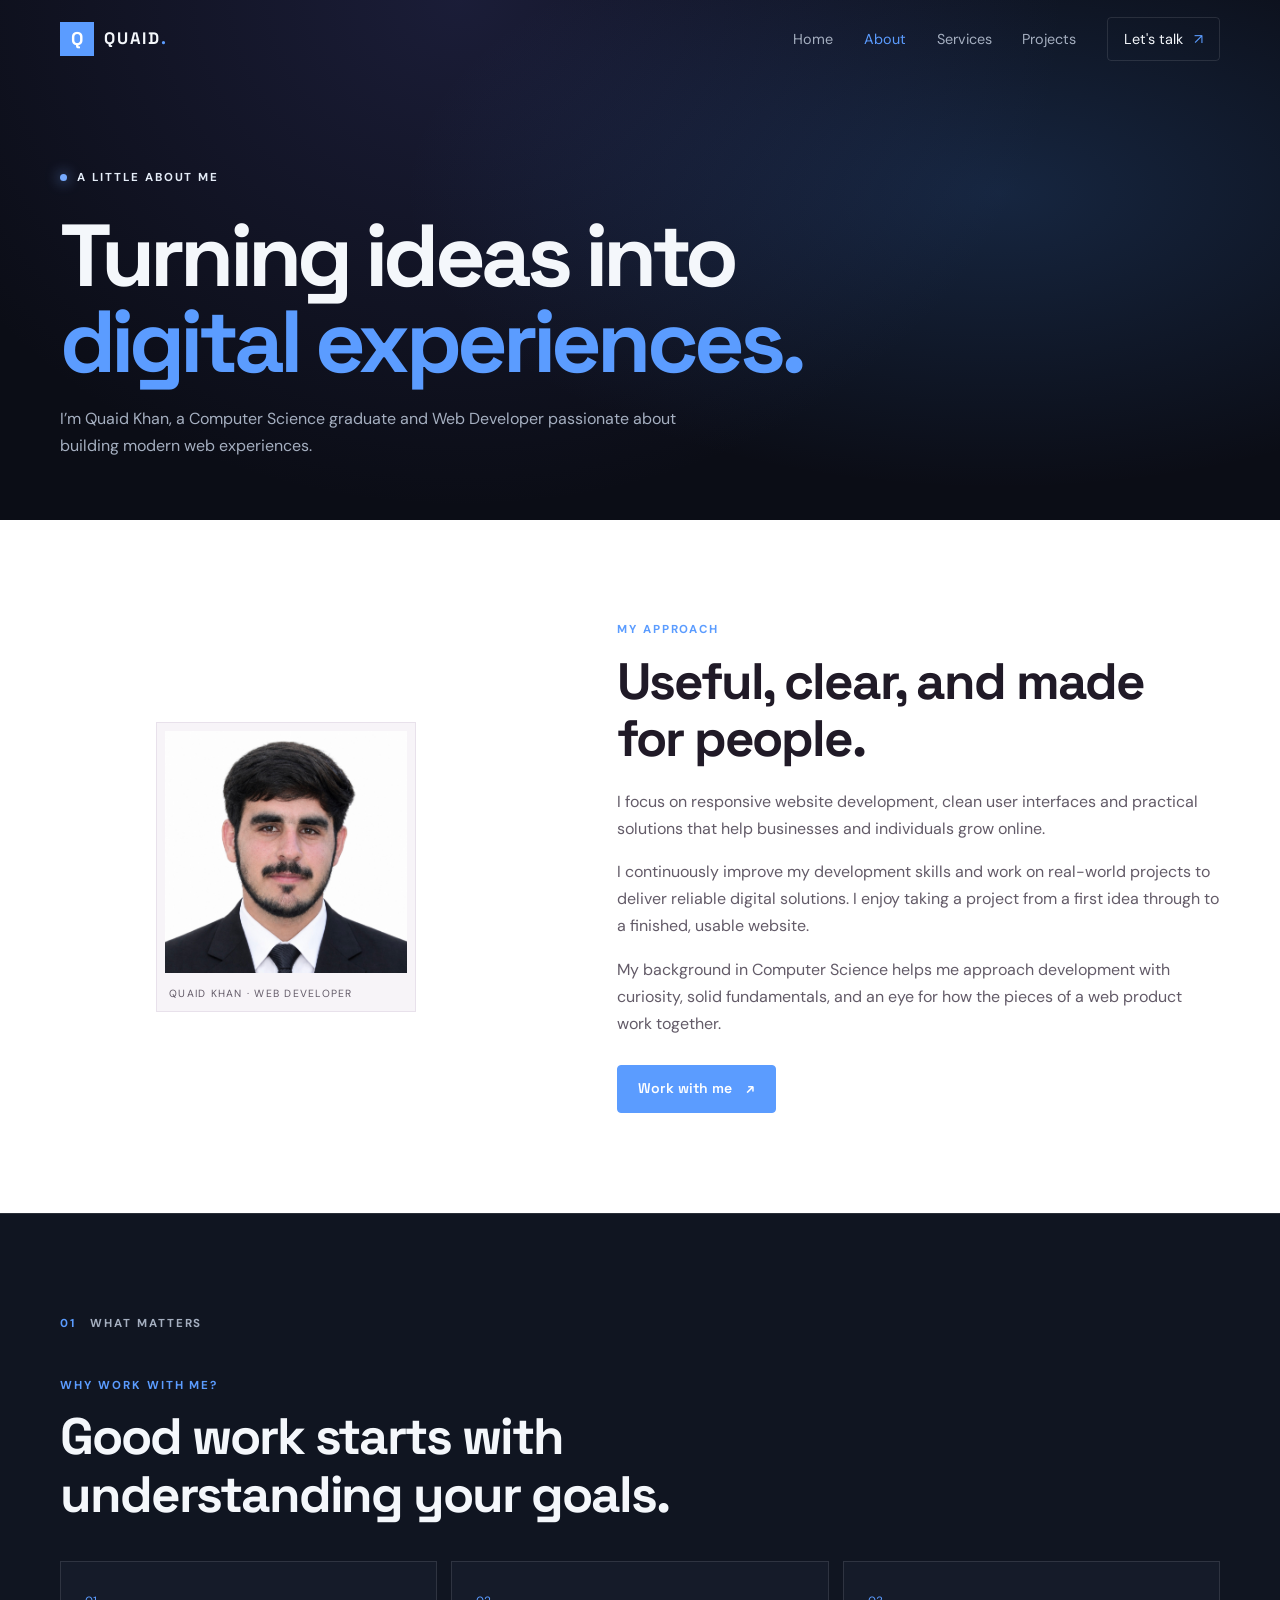
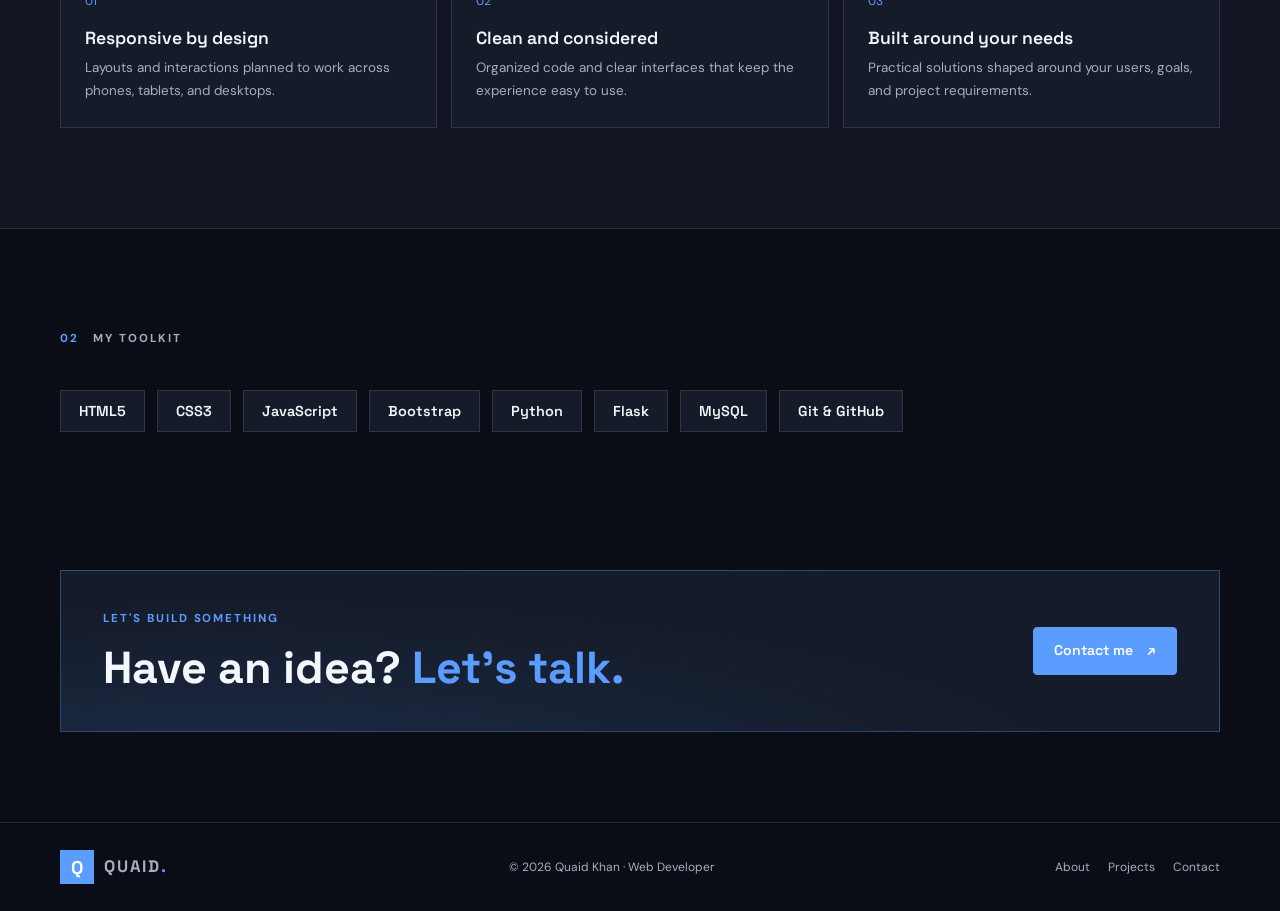
==== commit adea130e: "Fix oversized About page portrait display" ====
--- a/about.html
+++ b/about.html
@@ -1,18 +1,80 @@
 <!doctype html>
 <html lang="en" data-theme="dark">
 <head>
-  <meta charset="UTF-8"><meta name="viewport" content="width=device-width, initial-scale=1">
-  <title>About Quaid Khan | Web Developer</title><meta name="description" content="Learn about Quaid Khan, a Computer Science graduate and web developer focused on modern, responsive digital experiences.">
-  <meta name="theme-color" content="#0b0b17"><link rel="icon" href="favicon.svg" type="image/svg+xml">
-  <link rel="preconnect" href="https://fonts.googleapis.com"><link rel="preconnect" href="https://fonts.gstatic.com" crossorigin><link href="https://fonts.googleapis.com/css2?family=DM+Sans:wght@400;500;600;700&family=Space+Grotesk:wght@500;600;700&display=swap" rel="stylesheet"><link rel="stylesheet" href="css/style.css"><script src="js/script.js" defer></script>
+  <meta charset="UTF-8">
+  <meta name="viewport" content="width=device-width, initial-scale=1">
+  <title>About Quaid Khan | Web Developer</title>
+  <meta name="description" content="Learn about Quaid Khan, a Computer Science graduate and web developer focused on modern, responsive digital experiences.">
+  <meta name="theme-color" content="#0b0d16">
+  <link rel="icon" href="favicon.svg" type="image/svg+xml">
+  <link rel="preconnect" href="https://fonts.googleapis.com">
+  <link rel="preconnect" href="https://fonts.gstatic.com" crossorigin>
+  <link href="https://fonts.googleapis.com/css2?family=DM+Sans:wght@400;500;600;700&family=Space+Grotesk:wght@500;600;700&display=swap" rel="stylesheet">
+  <link rel="stylesheet" href="css/style.css">
+  <script src="js/script.js" defer></script>
 </head>
-<body><a class="skip" href="#main">Skip to content</a>
-  <header class="nav-wrap" id="hdr"><nav class="nav wrap" aria-label="Primary navigation"><a class="brand" href="index.html" aria-label="Quaid Khan home"><span class="brand-mark">Q</span><span>QUAID<span class="brand-dot">.</span></span></a><button class="icon-btn burger" id="burger" type="button" aria-expanded="false" aria-controls="menu" aria-label="Open menu">☰</button><div class="links" id="menu"><a href="index.html">Home</a><a href="about.html" aria-current="page">About</a><a href="services.html">Services</a><a href="portfolio.html">Projects</a><a class="nav-contact" href="contact.html">Let's talk <span aria-hidden="true">↗</span></a></div></nav></header>
-  <main id="main"><section class="page-hero wrap"><p class="eyebrow rv"><span class="live"></span> A LITTLE ABOUT ME</p><h1 class="rv">Turning ideas into<br><span class="accent">digital experiences.</span></h1><p class="lede rv">I’m Quaid Khan, a Computer Science graduate and Web Developer passionate about building modern web experiences.</p></section>
-    <section class="sec about-page-grid"><div class="about-portrait rv"><img src="IMG_20260913_062808.JPG" alt="Portrait of Quaid Khan" width="720" height="900" loading="lazy"><span>QUAID KHAN · WEB DEVELOPER</span></div><div class="about-page-copy rv"><p class="kicker">My approach</p><h2>Useful, clear, and made for people.</h2><p>I focus on responsive website development, clean user interfaces and practical solutions that help businesses and individuals grow online.</p><p>I continuously improve my development skills and work on real-world projects to deliver reliable digital solutions. I enjoy taking a project from a first idea through to a finished, usable website.</p><p>My background in Computer Science helps me approach development with curiosity, solid fundamentals, and an eye for how the pieces of a web product work together.</p><a class="btn primary" href="contact.html">Work with me <span aria-hidden="true">↗</span></a></div></section>
-    <section class="about-support wrap rv"><img src="https://images.unsplash.com/photo-1618477388954-7852f32655ec?auto=format&amp;fit=crop&amp;w=1400&amp;q=85" alt="A developer workspace with computer equipment and desk" width="1400" height="900" loading="lazy"><div class="about-support-copy"><p class="kicker">A thoughtful workspace</p><h2>Focused on making the web work better.</h2><p>My process combines practical development with attention to the details that make a website easier to use.</p></div></section>
-    <section class="sec services-section"><div class="wrap"><div class="section-label rv"><span>01</span> WHAT MATTERS</div><div class="section-heading rv"><div><p class="kicker">Why work with me?</p><h2>Good work starts with<br>understanding your goals.</h2></div></div><div class="values-grid"><article class="value-card rv"><span>01</span><h3>Responsive by design</h3><p>Layouts and interactions planned to work across phones, tablets, and desktops.</p></article><article class="value-card rv"><span>02</span><h3>Clean and considered</h3><p>Organized code and clear interfaces that keep the experience easy to use.</p></article><article class="value-card rv"><span>03</span><h3>Built around your needs</h3><p>Practical solutions shaped around your users, goals, and project requirements.</p></article></div></div></section>
-    <section class="sec wrap"><div class="section-label rv"><span>02</span> MY TOOLKIT</div><div class="skills-cloud rv"><span>HTML5</span><span>CSS3</span><span>JavaScript</span><span>Bootstrap</span><span>Python</span><span>Flask</span><span>MySQL</span><span>Git &amp; GitHub</span></div></section>
-    <section class="home-cta"><div class="wrap home-cta-inner rv"><div><p class="kicker">LET'S BUILD SOMETHING</p><h2>Have an idea? <span class="accent">Let's talk.</span></h2></div><a class="btn primary" href="contact.html">Contact me <span aria-hidden="true">↗</span></a></div></section>
-  </main><footer class="foot"><div class="wrap foot-inner"><a class="brand" href="index.html"><span class="brand-mark">Q</span><span>QUAID<span class="brand-dot">.</span></span></a><span>© 2026 Quaid Khan · Web Developer</span><div class="foot-links"><a href="about.html">About</a><a href="portfolio.html">Projects</a><a href="contact.html">Contact</a></div></div></footer>
-</body></html>
+<body>
+  <a class="skip" href="#main">Skip to content</a>
+  <header class="nav-wrap" id="hdr">
+    <nav class="nav wrap" aria-label="Primary navigation">
+      <a class="brand" href="index.html" aria-label="Quaid Khan home"><span class="brand-mark">Q</span><span>QUAID<span class="brand-dot">.</span></span></a>
+      <button class="icon-btn burger" id="burger" type="button" aria-expanded="false" aria-controls="menu" aria-label="Open menu">☰</button>
+      <div class="links" id="menu">
+        <a href="index.html">Home</a>
+        <a href="about.html" aria-current="page">About</a>
+        <a href="services.html">Services</a>
+        <a href="portfolio.html">Projects</a>
+        <a class="nav-contact" href="contact.html">Let's talk <span aria-hidden="true">↗</span></a>
+      </div>
+    </nav>
+  </header>
+  <main id="main">
+    <section class="page-hero wrap">
+      <p class="eyebrow rv"><span class="live"></span> A LITTLE ABOUT ME</p>
+      <h1 class="rv">Turning ideas into<br><span class="accent">digital experiences.</span></h1>
+      <p class="lede rv">I’m Quaid Khan, a Computer Science graduate and Web Developer passionate about building modern web experiences.</p>
+    </section>
+
+    <section class="sec about-page-grid">
+      <div class="about-portrait rv" style="width:min(100%,260px);max-width:260px;justify-self:center;padding:8px">
+        <img src="IMG_20260913_062808.JPG" alt="Portrait of Quaid Khan" width="720" height="900" loading="lazy" style="display:block;width:100%;height:auto;max-height:340px;aspect-ratio:auto;object-fit:contain;object-position:center">
+        <span>QUAID KHAN · WEB DEVELOPER</span>
+      </div>
+      <div class="about-page-copy rv">
+        <p class="kicker">My approach</p>
+        <h2>Useful, clear, and made for people.</h2>
+        <p>I focus on responsive website development, clean user interfaces and practical solutions that help businesses and individuals grow online.</p>
+        <p>I continuously improve my development skills and work on real-world projects to deliver reliable digital solutions. I enjoy taking a project from a first idea through to a finished, usable website.</p>
+        <p>My background in Computer Science helps me approach development with curiosity, solid fundamentals, and an eye for how the pieces of a web product work together.</p>
+        <a class="btn primary" href="contact.html">Work with me <span aria-hidden="true">↗</span></a>
+      </div>
+    </section>
+
+    <section class="sec services-section">
+      <div class="wrap">
+        <div class="section-label rv"><span>01</span> WHAT MATTERS</div>
+        <div class="section-heading rv"><div><p class="kicker">Why work with me?</p><h2>Good work starts with<br>understanding your goals.</h2></div></div>
+        <div class="values-grid">
+          <article class="value-card rv"><span>01</span><h3>Responsive by design</h3><p>Layouts and interactions planned to work across phones, tablets, and desktops.</p></article>
+          <article class="value-card rv"><span>02</span><h3>Clean and considered</h3><p>Organized code and clear interfaces that keep the experience easy to use.</p></article>
+          <article class="value-card rv"><span>03</span><h3>Built around your needs</h3><p>Practical solutions shaped around your users, goals, and project requirements.</p></article>
+        </div>
+      </div>
+    </section>
+
+    <section class="sec wrap">
+      <div class="section-label rv"><span>02</span> MY TOOLKIT</div>
+      <div class="skills-cloud rv"><span>HTML5</span><span>CSS3</span><span>JavaScript</span><span>Bootstrap</span><span>Python</span><span>Flask</span><span>MySQL</span><span>Git &amp; GitHub</span></div>
+    </section>
+
+    <section class="home-cta">
+      <div class="wrap home-cta-inner rv"><div><p class="kicker">LET'S BUILD SOMETHING</p><h2>Have an idea? <span class="accent">Let's talk.</span></h2></div><a class="btn primary" href="contact.html">Contact me <span aria-hidden="true">↗</span></a></div>
+    </section>
+  </main>
+  <footer class="foot"><div class="wrap foot-inner">
+    <a class="brand" href="index.html"><span class="brand-mark">Q</span><span>QUAID<span class="brand-dot">.</span></span></a>
+    <span>© 2026 Quaid Khan · Web Developer</span>
+    <div class="foot-links"><a href="about.html">About</a><a href="portfolio.html">Projects</a><a href="contact.html">Contact</a></div>
+  </div></footer>
+</body>
+</html>
--- a/css/style.css
+++ b/css/style.css
@@ -1,11 +1,27 @@
-/* External visual assets: use remote Unsplash image URLs because this repo editor cannot attach binary files. Local image paths remain unused until real files are downloaded. */
-.hero{position:relative;isolation:isolate}
-.hero::before{position:absolute;z-index:-1;top:0;bottom:0;left:50%;width:100vw;transform:translateX(-50%);background:linear-gradient(90deg,rgba(8,9,24,.94) 0%,rgba(9,10,26,.76) 54%,rgba(10,9,24,.68) 100%),url("https://images.unsplash.com/photo-1754992076703-cf4e5124160c?auto=format&fit=crop&w=1800&q=85") center 48%/cover no-repeat;content:""}
-.about-support{display:grid;grid-template-columns:minmax(0,1.1fr) minmax(0,.8fr);align-items:center;gap:clamp(24px,6vw,80px);padding-block:84px}
-.about-support img,.workspace-feature img{width:100%;height:auto;aspect-ratio:14/9;object-fit:cover;border-radius:4px;background:var(--panel)}
-.about-support-copy h2{margin:0;font:600 clamp(1.7rem,3.8vw,2.8rem)/1.15 "Space Grotesk",sans-serif;letter-spacing:-.03em}
-.about-support-copy>p:last-child{color:var(--mute)}
-.workspace-feature{margin:52px 0 0}
-.workspace-feature img{aspect-ratio:16/8}
-.workspace-feature figcaption{padding-top:10px;color:var(--mute);font-size:.78rem}
-@media(max-width:767px){.hero::before{background-position:center;background-image:linear-gradient(rgba(8,9,24,.82),rgba(8,9,24,.94)),url("https://images.unsplash.com/photo-1754992076703-cf4e5124160c?auto=format&fit=crop&w=1200&q=80")}.about-support{grid-template-columns:minmax(0,1fr);gap:20px;padding-block:62px}.workspace-feature{margin-top:36px}}
+/* Quaid Khan portfolio — complete shared stylesheet, professional blue accent palette. */
+:root{color-scheme:dark;--bg:#0b0d16;--bg2:#101521;--panel:#151b29;--line:rgba(255,255,255,.11);--text:#f4f7fb;--mute:#a5afc0;--accent:#5b9cff;--accent-dark:#3278df;--purple:#8174e8;--max:1160px}
+[data-theme=light]{color-scheme:light;--bg:#f7f9fc;--bg2:#edf2f8;--panel:#fff;--line:rgba(20,37,62,.13);--text:#172235;--mute:#59677c;--accent:#2869c7;--accent-dark:#1d55a8;--purple:#6658c8}
+*,*::before,*::after{box-sizing:border-box}html{scroll-behavior:smooth;scroll-padding-top:82px}body{margin:0;min-width:320px;overflow-x:hidden;background:var(--bg);color:var(--text);font:400 16px/1.7 "DM Sans",Inter,system-ui,sans-serif;-webkit-font-smoothing:antialiased}body::before{content:"";position:absolute;z-index:-1;inset:0 0 auto;height:690px;background:radial-gradient(ellipse at 78% 28%,rgba(55,112,190,.25),transparent 42%),radial-gradient(ellipse at 36% 0,rgba(73,76,156,.25),transparent 52%);pointer-events:none}h1,h2,h3,.brand,.btn{font-family:"Space Grotesk",sans-serif}a{color:inherit;text-decoration:none}img,svg,video{display:block;max-width:100%}:focus-visible{outline:2px solid var(--accent);outline-offset:4px}.wrap{width:min(var(--max),calc(100% - 44px));margin-inline:auto}.skip{position:absolute;left:-9999px;top:1rem;z-index:100;padding:.6rem 1rem;background:var(--accent);color:#fff}.skip:focus{left:1rem}.accent{color:var(--accent)}.muted{color:var(--mute)}
+/* Navigation and footer */
+.nav-wrap{position:sticky;top:0;z-index:50;transition:background .25s,border-color .25s}.nav-wrap.scrolled{background:color-mix(in srgb,var(--bg) 90%,transparent);backdrop-filter:blur(14px);border-bottom:1px solid var(--line)}.nav{position:relative;display:flex;align-items:center;justify-content:space-between;min-height:78px}.brand{display:flex;align-items:center;gap:10px;font-size:1.04rem;font-weight:700;letter-spacing:.11em;white-space:nowrap}.brand-mark{display:grid;place-items:center;flex:0 0 34px;width:34px;height:34px;background:var(--accent);color:#fff;font-size:1.15rem;letter-spacing:0}.brand-dot{color:var(--accent)}.links{display:flex;align-items:center;gap:clamp(16px,2.4vw,32px);color:var(--mute);font-size:.9rem}.links a,.text-link{transition:color .2s}.links a:hover,.links a[aria-current=page],.text-link:hover{color:var(--accent)}.links .nav-contact{padding:9px 16px;border:1px solid var(--line);border-radius:4px;color:var(--text)}.nav-contact span{margin-left:7px;color:var(--accent)}.icon-btn{display:none}.foot{border-top:1px solid var(--line)}.foot-inner{display:flex;align-items:center;justify-content:space-between;gap:20px;min-height:88px;color:var(--mute);font-size:.75rem}.foot-links{display:flex;flex-wrap:wrap;gap:18px}.foot-links a:hover{color:var(--accent)}
+/* Hero and image panels */
+.hero{position:relative;isolation:isolate;display:grid;grid-template-columns:minmax(0,1.05fr) minmax(0,.95fr);align-items:center;gap:clamp(28px,5vw,64px);min-height:640px;padding-block:50px 72px}.hero::before{position:absolute;z-index:-1;top:0;bottom:0;left:50%;width:100vw;transform:translateX(-50%);background:linear-gradient(90deg,rgba(8,12,23,.94),rgba(8,12,23,.8) 50%,rgba(8,12,23,.72)),url("https://images.unsplash.com/photo-1754992076703-cf4e5124160c?auto=format&fit=crop&w=1800&q=85") center/cover no-repeat;content:""}.hero-copy{position:relative;z-index:2;min-width:0}.eyebrow,.kicker,.section-label{font-size:.72rem;font-weight:700;letter-spacing:.17em}.eyebrow{display:flex;align-items:center;gap:10px;margin:0 0 25px;color:#e5edf8}.live{width:7px;height:7px;flex:0 0 7px;border-radius:50%;background:#76aaff;box-shadow:0 0 14px #76aaff}h1{margin:0 0 21px;font-size:clamp(3.2rem,7vw,5.7rem);line-height:.98;letter-spacing:-.055em;overflow-wrap:anywhere}.hero-statement{max-width:540px;margin:0 0 15px;font:600 clamp(1.35rem,2.4vw,1.8rem)/1.3 "Space Grotesk",sans-serif}.lede{max-width:600px;margin:0 0 26px;color:var(--mute);font-size:1rem}.cta{display:flex;flex-wrap:wrap;gap:12px}.btn{display:inline-flex;align-items:center;justify-content:center;gap:14px;max-width:100%;min-height:48px;padding:11px 20px;border:1px solid var(--line);border-radius:4px;font-size:.88rem;font-weight:600;text-align:center;transition:transform .2s,border-color .2s,background .2s;cursor:pointer;touch-action:manipulation}.btn:hover{transform:translateY(-3px);border-color:var(--accent)}.btn.primary{border-color:var(--accent);background:var(--accent);color:#fff}.btn.primary:hover{background:var(--accent-dark)}.btn.ghost{background:rgba(255,255,255,.025)}.hero-meta{display:flex;align-items:center;gap:12px;margin-top:35px;color:var(--mute);font-size:.76rem}.meta-line{width:28px;height:1px;background:var(--accent)}.hero-art{position:relative;display:grid;place-items:center;min-width:0;min-height:450px}.portrait-frame{position:relative;z-index:1;width:min(360px,100%);height:420px;overflow:hidden;border:1px solid rgba(255,255,255,.2);border-radius:48% 48% 8px 8px;background:linear-gradient(145deg,#293b62,#202342);box-shadow:0 25px 90px rgba(0,0,0,.4)}.portrait-frame::after{position:absolute;inset:50% 0 0;background:linear-gradient(transparent,rgba(10,14,24,.34));content:"";pointer-events:none}.portrait-frame img{width:100%;height:100%;object-fit:cover;object-position:center 25%}.orbit{position:absolute;width:420px;height:420px;border:1px solid rgba(91,156,255,.24);border-radius:50%;pointer-events:none}.orbit-one{transform:rotate(-25deg) scaleX(.9)}.orbit-two{width:490px;height:330px;transform:rotate(27deg);border-color:rgba(129,116,232,.24)}.code-card,.stack-card{position:absolute;z-index:2;max-width:48%;padding:14px 17px;border:1px solid var(--line);background:color-mix(in srgb,var(--panel) 90%,transparent);backdrop-filter:blur(12px);box-shadow:0 12px 32px rgba(0,0,0,.2);font-size:.74rem;line-height:1.45}.code-card{left:0;bottom:80px;display:flex;align-items:flex-start;gap:11px}.code-card strong{font-size:.83rem}.code-dot{color:var(--accent);font-size:1.2rem}.stack-card{top:65px;right:0;display:grid;gap:6px}.stack-card span{color:var(--mute);font-size:.57rem;letter-spacing:.15em}.stack-card strong{font-size:.8rem;overflow-wrap:anywhere}.trust-bar{border-block:1px solid var(--line);background:rgba(255,255,255,.018)}.trust-inner{display:flex;align-items:center;justify-content:space-between;gap:18px;min-height:78px}.trust-inner>span{color:var(--mute);font-size:.64rem;letter-spacing:.13em}.trust-inner b{color:color-mix(in srgb,var(--text) 78%,transparent);font:600 .94rem "Space Grotesk",sans-serif}
+/* Sections */
+.sec{padding:100px 0}.section-label{display:flex;align-items:center;gap:14px;margin-bottom:42px;color:var(--mute)}.section-label span{color:var(--accent)}.kicker{margin:0 0 13px;color:var(--accent);text-transform:uppercase}.home-intro-content{display:grid;grid-template-columns:minmax(0,1fr) minmax(0,.8fr);gap:10%;padding-left:12%}.home-intro h2,.about-page-copy h2,.section-heading h2,.contact-details h2{margin:0;font-size:clamp(2rem,4vw,3.3rem);line-height:1.12;letter-spacing:-.04em}.home-intro-content>div:last-child p{color:var(--mute)}.text-link{display:inline-flex;align-items:center;gap:10px;margin-top:14px;font-size:.86rem;font-weight:700}.text-link span{color:var(--accent)}.services-section,.skills-section{border-block:1px solid var(--line);background:var(--bg2)}.section-heading{display:flex;align-items:flex-end;justify-content:space-between;gap:32px;margin-bottom:38px}.section-heading>p{max-width:370px;margin:0 0 4px;color:var(--mute)}.services-grid{display:grid;grid-template-columns:repeat(3,minmax(0,1fr));gap:14px}.service-card{position:relative;min-width:0;min-height:220px;padding:25px 25px 22px;border:1px solid var(--line);background:var(--panel);transition:transform .25s,border-color .25s}.service-card:hover,.portfolio-card:hover{transform:translateY(-5px);border-color:color-mix(in srgb,var(--accent) 60%,transparent)}.service-number{position:absolute;top:20px;right:22px;color:var(--mute);font-size:.7rem}.service-icon{margin:7px 0 22px;color:var(--accent);font-size:1.45rem;line-height:1}.service-card h2,.service-card h3{margin:0 0 9px;font:600 1.08rem/1.35 "Space Grotesk",sans-serif;overflow-wrap:anywhere}.service-card p{max-width:360px;margin:0;color:var(--mute);font-size:.85rem;line-height:1.65}.service-card>a{position:absolute;right:21px;bottom:18px;color:var(--accent);font-size:1.1rem}.services-grid-large .service-card{min-height:245px}.project-list{border-top:1px solid var(--line)}.project-row{display:grid;grid-template-columns:50px minmax(0,1fr) 40px;align-items:center;gap:20px;padding:24px 8px;border-bottom:1px solid var(--line)}.project-index{color:var(--accent);font-size:.75rem}.project-row h3{margin:2px 0;font-size:1.15rem;overflow-wrap:anywhere}.project-row p{margin:0;color:var(--mute);font-size:.85rem;overflow-wrap:anywhere}.tag-top{display:block;color:var(--accent);font-size:.63rem;letter-spacing:.1em;text-transform:uppercase}.project-link{display:grid;place-items:center;width:40px;height:40px;border:1px solid var(--line);color:var(--accent)}.home-cta{padding:38px 0 90px}.home-cta-inner{display:flex;align-items:center;justify-content:space-between;gap:25px;padding:38px 42px;border:1px solid color-mix(in srgb,var(--accent) 34%,transparent);background:radial-gradient(ellipse at 15% 120%,rgba(50,103,179,.2),transparent 60%),var(--panel)}.home-cta h2{margin:0;font-size:clamp(1.8rem,4vw,2.8rem);line-height:1.15}
+/* Pages, portrait, and workspace imagery */
+.page-hero{padding-top:90px;padding-bottom:35px}.page-hero h1{margin-bottom:20px;font-size:clamp(3rem,7vw,5.5rem)}.page-hero .lede{max-width:650px}.about-page-grid{display:grid;grid-template-columns:minmax(0,.75fr) minmax(0,1fr);align-items:center;gap:9%;width:100%;padding-inline:max(22px,calc((100vw - var(--max))/2));background:#fff;color:#201a27}.about-portrait{position:relative;min-width:0;width:100%;max-width:300px;justify-self:center;padding:8px;border:1px solid #e8e1eb;background:#f7f4f8}.about-portrait img{width:100%;aspect-ratio:4/5;object-fit:cover;object-position:center 20%}.about-portrait span{display:block;padding:12px 4px 0;color:#635b68;font-size:.65rem;letter-spacing:.12em}.about-page-copy p:not(.kicker){color:#635b68}.about-page-copy h2{margin-bottom:20px}.about-page-copy .btn{margin-top:12px}.about-support{display:grid;grid-template-columns:minmax(0,1.1fr) minmax(0,.8fr);align-items:center;gap:clamp(24px,6vw,80px);padding-block:84px}.about-support img,.workspace-feature img{width:100%;height:auto;aspect-ratio:14/9;object-fit:cover;border-radius:4px;background:var(--panel)}.about-support-copy h2{margin:0;font:600 clamp(1.7rem,3.8vw,2.8rem)/1.15 "Space Grotesk",sans-serif;letter-spacing:-.03em}.about-support-copy>p:last-child{color:var(--mute)}.home-workspace{display:grid;grid-template-columns:minmax(0,1.05fr) minmax(0,.8fr);align-items:center;gap:clamp(24px,6vw,76px);padding-block:76px}.home-workspace>img{width:100%;height:auto;aspect-ratio:14/9;object-fit:cover;border-radius:4px;background:var(--panel)}.home-workspace-copy h2{margin:0;font:600 clamp(1.7rem,3.8vw,2.8rem)/1.15 "Space Grotesk",sans-serif;letter-spacing:-.03em}.home-workspace-copy>p:not(.kicker){color:var(--mute)}.values-grid{display:grid;grid-template-columns:repeat(3,minmax(0,1fr));gap:14px}.value-card{min-width:0;padding:24px;border:1px solid var(--line);background:var(--panel)}.value-card>span,.process-step>span{color:var(--accent);font-size:.75rem}.value-card h3,.process-step h3{margin:14px 0 8px;font:600 1.1rem "Space Grotesk",sans-serif}.value-card p,.process-step p{margin:0;color:var(--mute);font-size:.84rem}.skills-cloud{display:flex;flex-wrap:wrap;gap:12px}.skills-cloud span{padding:11px 18px;border:1px solid var(--line);background:var(--panel);font:600 .9rem "Space Grotesk",sans-serif}.skills-home .section-heading>p{max-width:360px;color:var(--mute)}.skills-home .skills-cloud{gap:10px}.skills-home .skills-cloud span{background:rgba(255,255,255,.025)}.process-grid{display:grid;grid-template-columns:repeat(4,minmax(0,1fr));gap:24px}.process-step{min-width:0;padding-top:18px;border-top:1px solid var(--accent)}.workspace-feature{margin:52px 0 0}.workspace-feature img{aspect-ratio:16/8}.workspace-feature figcaption{padding-top:10px;color:var(--mute);font-size:.78rem}
+/* Project cards and CSS illustrations */
+.portfolio-grid{display:grid;grid-template-columns:repeat(2,minmax(0,1fr));gap:20px}.portfolio-card{min-width:0;overflow:hidden;border:1px solid var(--line);background:var(--panel);transition:transform .25s,border-color .25s}.portfolio-card:first-child{grid-column:span 2}.portfolio-art{position:relative;display:grid;place-items:center;min-height:260px;overflow:hidden;background:radial-gradient(ellipse at 50% 100%,rgba(65,105,173,.34),transparent 62%),linear-gradient(140deg,#171d2c,#172236)}.portfolio-card:not(:first-child) .portfolio-art{min-height:220px}.visual-pill{position:absolute;top:18px;left:20px;z-index:2;max-width:calc(100% - 40px);padding:5px 9px;border:1px solid rgba(255,255,255,.2);color:#eee;font-size:.58rem;letter-spacing:.12em}.mock-window{width:min(73%,600px);height:175px;border:1px solid rgba(255,255,255,.2);background:#f8f6fa;color:#262130;box-shadow:0 15px 40px rgba(0,0,0,.35)}.mock-header{display:flex;align-items:center;gap:5px;height:27px;padding:0 9px;background:#282135;color:#f6f3f8;font-size:.55rem}.mock-header i{width:5px;height:5px;border-radius:50%;background:#6e9de7}.mock-header i:nth-child(2){background:#e5b85c}.mock-header i:nth-child(3){background:#65cc9a}.mock-header span{margin-left:8px}.mock-content{display:flex;height:calc(100% - 27px)}.mock-side{width:22%;background:#eee9f2}.mock-panel{flex:1;min-width:0;padding:20px 18px}.mock-panel>b{font-size:.6rem}.mock-bars{display:flex;align-items:flex-end;gap:8px;height:62px;padding:10px 0}.mock-bars i{width:12%;height:30%;background:#548adb}.mock-bars i:nth-child(2){height:70%}.mock-bars i:nth-child(3){height:50%}.mock-bars i:nth-child(4){height:88%}.mock-bars i:nth-child(5){height:63%}.mock-bars i:nth-child(6){height:98%}.mock-row{width:90%;height:5px;margin-top:7px;background:#ded8e5}.mock-row.short{width:62%}.portfolio-details{padding:24px}.portfolio-details h2{margin:5px 0 10px;font:600 1.25rem/1.3 "Space Grotesk",sans-serif;overflow-wrap:anywhere}.portfolio-details p{color:var(--mute);font-size:.87rem}.tags{display:flex;flex-wrap:wrap;gap:7px;margin:13px 0 0;padding:0;list-style:none}.tags li{padding:4px 9px;border:1px solid var(--line);color:var(--mute);font-size:.67rem}.chatbot-art{background:radial-gradient(ellipse at 50% 100%,rgba(66,86,159,.28),transparent 62%),linear-gradient(140deg,#111929,#1b2030)}.chat-preview{width:min(310px,78%);padding:13px;border:1px solid rgba(255,255,255,.18);background:rgba(13,13,26,.88);font-size:.57rem}.chat-title{display:flex;align-items:center;gap:8px;padding-bottom:10px;border-bottom:1px solid var(--line)}.chat-avatar{display:grid;place-items:center;width:22px;height:22px;border-radius:50%;background:var(--accent)}.chat-title i{width:6px;height:6px;margin-left:auto;border-radius:50%;background:#58d69a}.chat-bubble{width:84%;margin-top:10px;padding:8px;background:#211e30}.chat-bubble.reply{margin-left:auto;background:#27314a}.chat-input{margin-top:12px;padding:7px 9px;border:1px solid var(--line);color:var(--mute)}.chat-input b{float:right;color:var(--accent)}.website-art{background:radial-gradient(ellipse at 50% 100%,rgba(70,98,148,.28),transparent 62%),linear-gradient(140deg,#202335,#151c29)}.web-preview{width:min(73%,600px);height:175px;background:#fff;color:#222}.web-nav{display:flex;align-items:center;justify-content:space-between;height:30px;padding:0 12px;border-bottom:1px solid #eee;font-size:.47rem}.web-nav b{font-size:.58rem}.web-hero{height:105px;padding:16px 19px;background:linear-gradient(110deg,#f3f6fa,#e7eef8)}.web-hero small{display:block;color:#315d9e;font-size:.4rem;letter-spacing:.13em}.web-hero>b{display:block;margin-top:6px;font:700 1.15rem/1.04 "Space Grotesk",sans-serif}.web-hero>i{float:right;margin-top:-30px;padding:5px 8px;background:#3278df;color:#fff;font-size:.43rem;font-style:normal}.web-blocks{display:flex;gap:7px;padding:10px 12px}.web-blocks i{flex:1;height:18px;background:#edf1f7}
+/* Contact page */
+.contact-layout{display:grid;grid-template-columns:minmax(0,.8fr) minmax(0,1fr);align-items:start;gap:9%}.contact-details h2{margin-bottom:17px}.contact-details>p:not(.kicker){max-width:420px}.contact-method{display:grid;gap:3px;padding:15px 0;border-bottom:1px solid var(--line)}.contact-method span{color:var(--mute);font-size:.68rem;letter-spacing:.12em;text-transform:uppercase}.contact-method a{font-size:.92rem;overflow-wrap:anywhere}.contact-method a:hover{color:var(--accent)}.contact-form{min-width:0;padding:28px;border:1px solid var(--line);background:var(--panel)}.form-row{display:grid;gap:7px;margin-bottom:17px}.form-row label{font-size:.79rem;font-weight:600}.form-row input,.form-row select,.form-row textarea{width:100%;min-width:0;min-height:48px;padding:11px 12px;border:1px solid var(--line);border-radius:2px;background:var(--bg);color:var(--text);font:inherit;font-size:16px}.form-row textarea{min-height:125px;resize:vertical}.form-row input::placeholder,.form-row textarea::placeholder{color:var(--mute)}.form-row input:focus,.form-row select:focus,.form-row textarea:focus{outline:1px solid var(--accent);border-color:var(--accent)}.contact-form button{width:100%;min-height:50px}.form-note{margin:12px 0 0;color:var(--mute);font-size:.72rem}.form-note.error{color:#ff829a}.form-note.success{color:#72d7a3}
+/* Homepage section links */
+.home-pages{padding-top:40px}.home-page-links{display:grid;grid-template-columns:repeat(2,minmax(0,1fr));gap:12px}.home-page-link{position:relative;display:grid;gap:6px;min-width:0;min-height:110px;padding:20px 56px 20px 20px;border:1px solid var(--line);background:var(--panel);transition:border-color .2s,transform .2s}.home-page-link:hover{transform:translateY(-3px);border-color:var(--accent)}.home-page-link span{color:var(--accent);font-size:.68rem;letter-spacing:.13em}.home-page-link strong{font:600 1.08rem/1.35 "Space Grotesk",sans-serif}.home-page-link i{position:absolute;top:50%;right:20px;transform:translateY(-50%);color:var(--accent);font-size:1.2rem;font-style:normal}
+/* Progressive enhancement and breakpoints */
+.js .rv{opacity:0;transform:translateY(18px);transition:opacity .55s ease,transform .55s ease}.js .rv.in{opacity:1;transform:none}
+@media(max-width:1023px){:root{--max:960px}.hero{min-height:590px;grid-template-columns:minmax(0,1.05fr) minmax(280px,.85fr);gap:clamp(18px,4vw,40px)}.hero-art{min-height:400px}.portrait-frame{width:min(330px,100%);height:390px}.orbit-one{width:min(390px,100%);height:min(390px,100vw)}.orbit-two{width:min(440px,110%);height:min(300px,75vw)}.code-card{left:0;bottom:54px}.stack-card{top:48px;right:0}.about-page-grid,.contact-layout{gap:clamp(24px,5vw,60px)}.trust-inner{flex-wrap:wrap;justify-content:center;padding-block:16px}}
+@media(max-width:850px){.services-grid{grid-template-columns:repeat(2,minmax(0,1fr))}.about-page-grid{gap:5%}.process-grid{grid-template-columns:repeat(2,minmax(0,1fr))}}
+@media(max-width:767px){html{scroll-padding-top:70px}.wrap{width:min(var(--max),calc(100% - 36px))}.nav{min-height:68px;height:68px}.js .burger{display:grid;place-items:center;flex:0 0 44px;width:44px;height:44px;border:1px solid var(--line);border-radius:4px;background:var(--panel);color:var(--text);font-size:1.15rem;cursor:pointer}.js .links{position:absolute;top:calc(100% - 1px);right:0;left:0;z-index:60;display:none;align-items:stretch;gap:0;padding:10px 18px 16px;border:1px solid var(--line);background:var(--bg);box-shadow:0 18px 35px rgba(0,0,0,.25)}.js .links.open{display:flex;flex-direction:column}.js .links>a{display:flex;align-items:center;min-height:46px;padding:10px 6px}.js .links .nav-contact{justify-content:center;margin-top:8px}html:not(.js) .nav{height:auto;min-height:68px;flex-wrap:wrap;padding-block:12px}html:not(.js) .links{width:100%;flex-wrap:wrap;justify-content:center;gap:8px 18px;padding:8px 0}.hero{min-height:0;grid-template-columns:minmax(0,1fr);gap:20px;padding-top:34px;padding-bottom:50px;text-align:center}.hero-copy{order:2}.hero-art{order:1;width:100%;max-width:440px;min-height:330px;margin-inline:auto}.hero h1{font-size:clamp(2.8rem,10vw,4.4rem);line-height:1.02}.hero-statement{max-width:35ch;margin-inline:auto;font-size:clamp(1.25rem,4.5vw,1.7rem)}.hero .lede{max-width:58ch;margin-inline:auto}.eyebrow{justify-content:center;flex-wrap:wrap}.hero .cta,.cta{justify-content:center}.hero-meta{justify-content:center;flex-wrap:wrap}.portrait-frame{width:min(270px,68vw);height:300px}.orbit-one{width:min(320px,85vw);height:min(320px,85vw)}.orbit-two{width:min(350px,94vw);height:min(250px,68vw)}.code-card{left:0;bottom:22px;text-align:left}.stack-card{top:20px;right:0}.trust-inner{gap:10px 18px}.trust-inner>span{width:100%;text-align:center}.home-intro-content,.about-page-grid,.contact-layout{grid-template-columns:minmax(0,1fr);gap:28px;padding-left:0}.about-page-grid{padding-inline:18px}.about-portrait{max-width:260px}.about-support{grid-template-columns:minmax(0,1fr);gap:24px;padding-block:56px}.section-heading{align-items:flex-start}.services-grid,.values-grid{grid-template-columns:repeat(2,minmax(0,1fr))}.services-grid-large .service-card{min-height:230px}.portfolio-grid{grid-template-columns:minmax(0,1fr)}.portfolio-card:first-child{grid-column:auto}.portfolio-art,.portfolio-card:not(:first-child) .portfolio-art{min-height:clamp(190px,52vw,260px)}.portfolio-details{padding:clamp(18px,4vw,24px)}.process-grid{grid-template-columns:repeat(2,minmax(0,1fr))}.contact-form{width:100%;padding:clamp(18px,4vw,28px)}.home-cta-inner{padding:clamp(22px,6vw,38px)}.home-workspace{grid-template-columns:minmax(0,1fr);gap:22px;padding-block:52px}.home-page-links{grid-template-columns:minmax(0,1fr)}.foot-inner{min-height:0;flex-direction:column;justify-content:center;gap:12px;padding:22px 0;text-align:center}.foot-links{justify-content:center;gap:12px 20px}}
+@media(max-width:480px){.wrap{width:calc(100% - 32px)}.hero{padding-top:26px}.hero-art{min-height:300px}.portrait-frame{width:min(235px,66vw);height:270px}.orbit-one{width:min(285px,84vw);height:min(285px,84vw)}.orbit-two{width:min(310px,92vw);height:min(220px,65vw)}.code-card,.stack-card{max-width:46%;padding:10px 12px;font-size:.68rem}.code-card strong{font-size:.72rem}.stack-card strong{font-size:.7rem}.sec{padding-block:64px}.page-hero{padding-top:58px;padding-bottom:20px}.page-hero h1{font-size:clamp(2.5rem,11vw,3.8rem)}.services-grid,.values-grid{grid-template-columns:minmax(0,1fr)}.service-card,.services-grid-large .service-card{min-height:0;padding:22px 18px 48px}.service-card p{max-width:55ch}.project-row{grid-template-columns:26px minmax(0,1fr) 36px;gap:8px;padding:18px 0}.project-row p{font-size:.82rem}.section-label{font-size:.65rem;letter-spacing:.13em}.home-cta{padding:16px 0 56px}.home-cta-inner{gap:18px;text-align:center;justify-content:center}.home-cta h2{font-size:clamp(1.65rem,8vw,2.3rem)}.contact-layout{gap:24px}.contact-method a{overflow-wrap:anywhere}.foot-inner{font-size:.72rem}}
+@media(max-width:360px){.wrap{width:calc(100% - 28px)}.brand{font-size:.92rem}.hero-art{min-height:275px}.portrait-frame{width:210px;height:250px}.orbit-one{width:260px;height:260px}.orbit-two{width:280px;height:195px}.code-card{left:-2px;bottom:14px}.stack-card{top:12px;right:-2px}.trust-inner{gap:8px 12px}.trust-inner b{font-size:.78rem}.process-grid{grid-template-columns:minmax(0,1fr)}.btn{padding-inline:15px}}
+@media(min-width:1440px){:root{--max:1240px}.hero{min-height:min(760px,calc(100svh - 78px))}}
+@media(prefers-reduced-motion:reduce){html{scroll-behavior:auto}*,*::before,*::after{animation-duration:.01ms!important;animation-iteration-count:1!important;transition-duration:.01ms!important}.rv,.js .rv{opacity:1;transform:none}}
